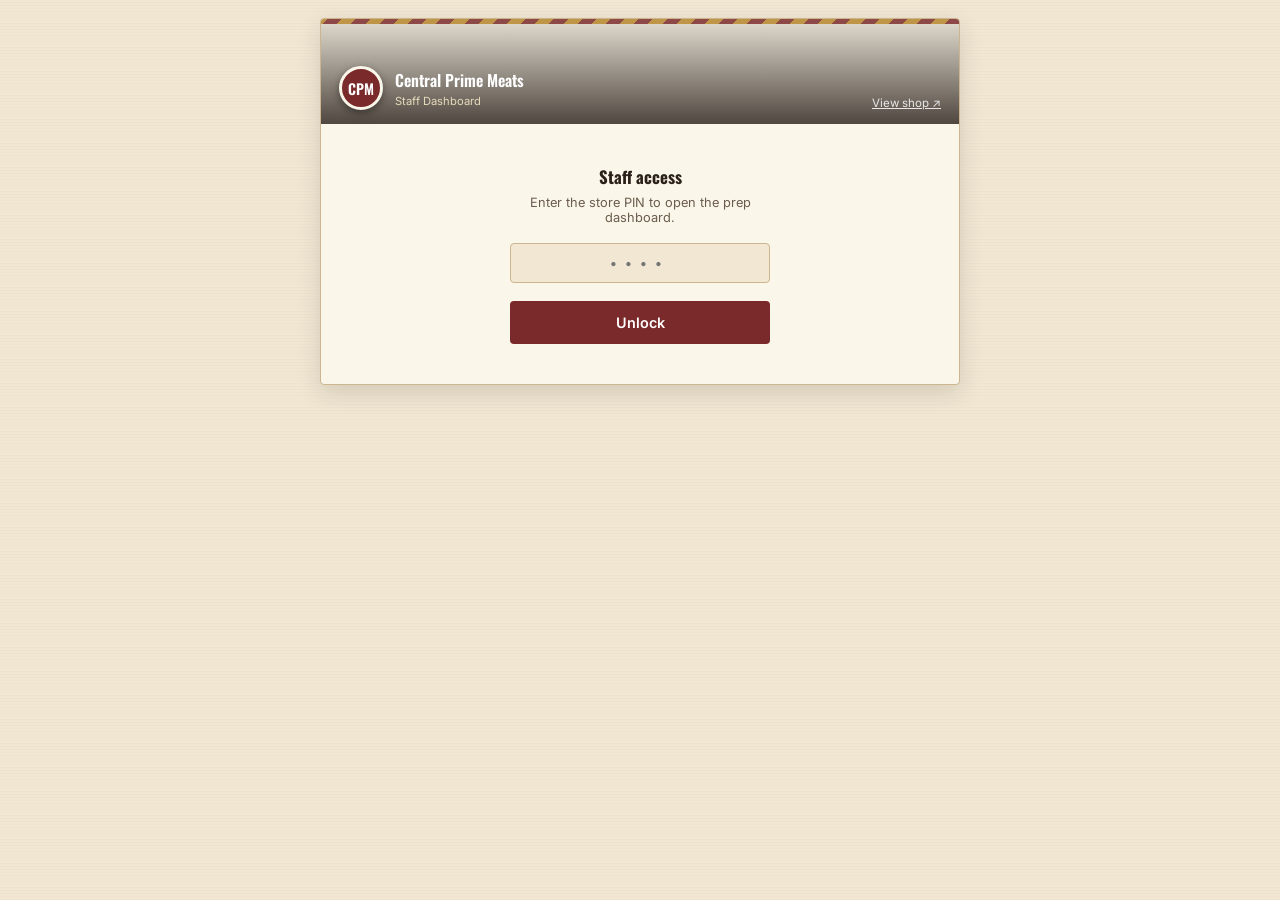
==== staff.html @ 2c3a8b0a "Change meta refresh interval from 30 to 120 seconds" ====
<!DOCTYPE html>
<html lang="en">
<head>
<meta charset="UTF-8">
<meta name="viewport" content="width=device-width, initial-scale=1.0">
<title>Staff Dashboard — Central Prime Meats</title>
<meta http-equiv="refresh" content="120">
<meta name="robots" content="noindex">
<link rel="icon" href="data:image/svg+xml,<svg xmlns=%22http://www.w3.org/2000/svg%22 viewBox=%220 0 100 100%22><text y=%22.9em%22 font-size=%2290%22>🥩</text></svg>">
<link rel="preconnect" href="https://fonts.googleapis.com">
<link href="https://fonts.googleapis.com/css2?family=Oswald:wght@500;600;700&family=Inter:wght@400;500;600&family=IBM+Plex+Mono:wght@500;600&display=swap" rel="stylesheet">
<script src="https://cdn.jsdelivr.net/npm/@supabase/supabase-js@2"></script>
<style>
  :root{
    --paper:#F1E7D3; --paper-dim:#E7D9BB; --card:#FBF6EA; --ink:#2A211A; --ink-soft:#6B5D4D;
    --oxblood:#7A2A2A; --oxblood-bright:#9C3A3A; --mustard:#B4842A; --sage:#54724F; --line:#CBB68F; --danger:#A83232;
  }
  *{box-sizing:border-box;margin:0;padding:0;}
  body{
    font-family:'Inter',sans-serif;
    background:repeating-linear-gradient(0deg, rgba(0,0,0,0.015) 0px, rgba(0,0,0,0.015) 1px, transparent 1px, transparent 3px), var(--paper);
    color:var(--ink); min-height:100vh; display:flex; flex-direction:column; align-items:center; padding:18px 14px 40px;
  }
  .container{width:100%; max-width:640px; background:var(--card); border-radius:4px; border:1px solid var(--line); overflow:hidden; box-shadow:0 8px 24px rgba(42,33,26,0.14); margin-bottom:20px; position:relative;}
  .container::before{content:""; position:absolute; top:0; left:0; right:0; height:5px; background:repeating-linear-gradient(-45deg, var(--oxblood) 0 10px, var(--mustard) 10px 20px); opacity:0.85;}
  .banner{position:relative; height:100px; margin-top:5px; background:linear-gradient(rgba(42,33,26,0.15), rgba(42,33,26,0.82)), url('https://images.unsplash.com/photo-1607623814075-e51df1bdc82f?auto=format&fit=crop&w=800&q=80') center/cover; display:flex; justify-content:space-between; align-items:flex-end; padding:14px 18px;}
  .profile-area{display:flex; align-items:center; gap:12px;}
  .logo{width:44px; height:44px; border-radius:50%; background:var(--oxblood); border:3px solid var(--card); display:flex; align-items:center; justify-content:center; font-family:'Oswald',sans-serif; font-weight:600; color:#fff; font-size:0.9rem; box-shadow:0 3px 8px rgba(0,0,0,0.4);}
  .details h1{font-family:'Oswald',sans-serif; font-size:1rem; font-weight:600; color:#fff;}
  .details p{font-size:0.7rem; color:#E7D9BB; margin-top:2px;}
  .view-link{color:#fff; font-size:0.72rem; text-decoration:underline; opacity:0.85;}
  .step{padding:22px 20px;}
  .section-title{font-family:'Oswald',sans-serif; font-size:1.02rem; font-weight:600; margin-bottom:12px; color:var(--ink); display:flex; justify-content:space-between; align-items:baseline;}
  .section-title small{font-family:'IBM Plex Mono',monospace; font-size:0.68rem; color:var(--ink-soft); font-weight:500;}
  .form-group{margin-bottom:18px;}
  .form-group label{display:block; font-size:0.8rem; color:var(--ink-soft); margin-bottom:6px; font-weight:500;}
  textarea,select,input[type=text],input[type=password],input[type=number],input[type=file],input[type=color]{width:100%; background:var(--paper); border:1px solid var(--line); border-radius:4px; padding:11px; color:var(--ink); font-size:0.85rem; font-family:'Inter',sans-serif; outline:none;}
  textarea:focus,select:focus,input:focus{border-color:var(--oxblood);}
  .color-grid{display:grid; grid-template-columns:1fr 1fr; gap:10px; margin-bottom:12px;}
  .color-picker-group{display:flex; align-items:center; gap:8px; background:var(--paper); border:1px solid var(--line); padding:6px 10px; border-radius:4px;}
  .color-picker-group input[type=color]{width:36px; height:28px; border:none; background:transparent; cursor:pointer; padding:0;}
  .color-picker-group span{font-size:0.75rem; font-weight:500;}
  .btn-primary{display:block; width:100%; background:var(--oxblood); color:#fff; border:none; padding:13px; border-radius:4px; font-size:0.9rem; font-weight:600; cursor:pointer; font-family:'Inter',sans-serif;}
  .btn-primary:hover{background:var(--oxblood-bright);}
  .btn-primary:disabled{background:var(--ink-soft); cursor:not-allowed;}
  .btn-secondary{display:block; width:100%; background:transparent; color:var(--ink-soft); border:1px solid var(--line); padding:11px; border-radius:4px; font-size:0.82rem; font-weight:600; cursor:pointer; margin-top:9px;}
  .btn-secondary:hover{color:var(--ink); border-color:var(--ink-soft);}
  .btn-small{background:var(--paper); border:1px solid var(--line); color:var(--ink); font-size:0.72rem; font-weight:600; padding:6px 10px; border-radius:3px; cursor:pointer; text-decoration:none; display:inline-block;}
  .btn-small:hover{border-color:var(--oxblood);}
  .btn-small.danger{color:var(--danger); border-color:var(--danger);}
  #pin-view{text-align:center; padding:40px 20px;}
  .pin-box{max-width:260px; margin:0 auto;}
  .pin-input{text-align:center; font-size:1.4rem; letter-spacing:8px; font-weight:600; font-family:'IBM Plex Mono',monospace;}
  #admin-panel{display:none;}
  .badge-notice{background:#EAEFE7; color:var(--sage); font-size:0.74rem; padding:5px 10px; border-radius:4px; display:inline-block; margin-bottom:14px; font-weight:600; font-family:'IBM Plex Mono',monospace;}
  .admin-tabs{display:flex; gap:4px; margin-bottom:16px; flex-wrap:wrap;}
  .admin-tab{flex:1; min-width:56px; background:var(--paper); border:1px solid var(--line); color:var(--ink-soft); padding:8px 2px; border-radius:4px; font-size:0.65rem; font-weight:600; cursor:pointer; text-align:center;}
  .admin-tab.active{background:var(--oxblood); color:#fff; border-color:var(--oxblood);}
  .admin-section{background:var(--paper); border:1px solid var(--line); border-radius:4px; padding:15px; margin-bottom:14px;}
  .admin-section h3{font-family:'Oswald',sans-serif; font-size:0.9rem; margin-bottom:10px; font-weight:600;}
  .admin-row{display:flex; justify-content:space-between; align-items:center; padding:9px 0; border-bottom:1px solid var(--line);}
  .admin-row:last-child{border-bottom:none;}
  .toggle-switch{position:relative; display:inline-block; width:40px; height:22px;}
  .toggle-switch input{opacity:0; width:0; height:0;}
  .slider{position:absolute; cursor:pointer; inset:0; background:var(--line); transition:.2s; border-radius:22px;}
  .slider:before{position:absolute; content:""; height:16px; width:16px; left:3px; bottom:3px; background:#fff; transition:.2s; border-radius:50%;}
  input:checked + .slider{background:var(--sage);}
  input:checked + .slider:before{transform:translateX(18px);}
  .add-item-form{display:flex; flex-direction:column; gap:8px; margin-top:10px;}
  .order-card{background:var(--card); border:1px solid var(--line); border-radius:4px; padding:13px; margin-bottom:11px;}
  .order-card-header{display:flex; justify-content:space-between; align-items:center; margin-bottom:7px; border-bottom:1px dashed var(--line); padding-bottom:6px;}
  .order-card-header h4{font-family:'IBM Plex Mono',monospace; font-size:0.85rem;}
  .status-pill{font-size:0.68rem; font-weight:700; padding:3px 8px; border-radius:10px; text-transform:uppercase; letter-spacing:0.3px;}
  .status-new{background:#F4E4DC; color:var(--oxblood);}
  .status-preparing{background:#F6EBD2; color:var(--mustard);}
  .status-ready{background:#E4EEE0; color:var(--sage);}
  .order-line{font-size:0.79rem; color:var(--ink-soft); margin-bottom:3px;}
  .order-notes{background:#F4E4DC; border-left:3px solid var(--oxblood); padding:6px 10px; font-size:0.77rem; color:var(--oxblood); margin-top:7px; border-radius:0 3px 3px 0;}
  .order-actions{display:flex; gap:6px; margin-top:10px; flex-wrap:wrap;}
  .slot-row{display:flex; justify-content:space-between; align-items:center; padding:9px 0; border-bottom:1px solid var(--line); font-size:0.8rem;}
  .slot-row:last-child{border-bottom:none;}
  .slot-cap-input{width:56px; padding:5px; text-align:center;}
  .empty-state{text-align:center; padding:26px 10px; color:var(--ink-soft); font-size:0.83rem;}
  .toast{position:fixed; bottom:18px; left:50%; transform:translateX(-50%); background:var(--ink); color:var(--paper); padding:10px 18px; border-radius:4px; font-size:0.82rem; opacity:0; pointer-events:none; transition:opacity .25s; z-index:50; max-width:90vw; text-align:center;}
  .toast.show{opacity:1;}
  .pack-edit-card{background:var(--paper); border:1px solid var(--line); border-radius:4px; padding:14px; margin-bottom:14px;}
  .pack-edit-card h3{font-family:'Oswald',sans-serif; font-size:0.95rem; margin-bottom:12px;}
  .pack-two-col{display:grid; grid-template-columns:1fr 1fr; gap:10px;}
  .pack-included-row{display:grid; grid-template-columns:1fr 44px 1fr 32px; gap:6px; align-items:center; margin-bottom:7px;}
  .pack-included-row input{padding:8px; font-size:0.78rem;}
  .pack-remove-btn{background:transparent; border:1px solid var(--danger); color:var(--danger); border-radius:3px; width:100%; height:34px; cursor:pointer; font-weight:700;}
  .pack-add-row{display:grid; grid-template-columns:1fr 44px 1fr auto; gap:6px; align-items:center; margin:10px 0 4px;}
  .pack-add-row input{padding:8px; font-size:0.78rem;}
  .pack-add-btn{background:var(--ink); color:#fff; border:none; border-radius:3px; padding:0 12px; height:34px; cursor:pointer; font-size:0.78rem; font-weight:600;}
  .field-label{font-size:0.7rem; color:var(--ink-soft); margin-bottom:4px; display:block;}
  .file-input-wrapper{background:var(--paper); border:1px dashed var(--line); border-radius:4px; padding:6px; display:flex; align-items:center;}
</style>
</head>
<body>

<div class="container">
  <div class="banner" id="banner-bg">
    <div class="profile-area">
      <div class="logo" id="header-logo">CPM</div>
      <div class="details">
        <h1 id="header-shop-name">Central Prime Meats</h1>
        <p id="header-shop-sub">Staff Dashboard</p>
      </div>
    </div>
    <a class="view-link" href="index.html">View shop ↗</a>
  </div>

  <!-- PIN -->
  <div id="pin-view" class="step">
    <div class="pin-box">
      <h3 style="font-family:'Oswald',sans-serif; font-size:1.05rem; margin-bottom:6px;">Staff access</h3>
      <p style="font-size:0.8rem; color:var(--ink-soft); margin-bottom:18px;">Enter the store PIN to open the prep dashboard.</p>
      <div class="form-group">
        <input type="password" id="staff-pin-input" class="pin-input" maxlength="4" placeholder="••••">
        <span id="pin-error" style="color:var(--danger); font-size:0.75rem; display:block; margin-top:6px;"></span>
      </div>
      <button class="btn-primary" onclick="verifyStaffPin()">Unlock</button>
    </div>
  </div>

  <!-- ADMIN -->
  <div id="admin-panel" class="step">
    <div class="badge-notice">● Prep dashboard live</div>
    <div class="admin-tabs">
      <div class="admin-tab active" id="tab-orders" onclick="switchAdminTab('orders')">Orders <span id="order-count-badge">0</span></div>
      <div class="admin-tab" id="tab-packs" onclick="switchAdminTab('packs')">Packs</div>
      <div class="admin-tab" id="tab-catalog" onclick="switchAdminTab('catalog')">Extras</div>
      <div class="admin-tab" id="tab-slots" onclick="switchAdminTab('slots')">Slots</div>
      <div class="admin-tab" id="tab-branding" onclick="switchAdminTab('branding')">Brand</div>
      <div class="admin-tab" id="tab-tools" onclick="switchAdminTab('tools')">Tools</div>
      <div class="admin-tab" id="tab-settings" onclick="switchAdminTab('settings')">Status</div>
    </div>

    <div id="admin-orders-content">
      <div class="section-title">Live order queue <small>prep sheet</small></div>
      <div id="order-summary-line" style="font-size:0.8rem; color:var(--ink-soft); margin-bottom:12px;"></div>
      <div style="display:flex; gap:8px; margin-bottom:14px; flex-wrap:wrap;">
        <input type="text" id="order-search-input" placeholder="Search by customer name" oninput="renderOrdersQueue()" style="flex:2; min-width:140px;">
        <select id="order-sort-select" onchange="renderOrdersQueue()" style="flex:1; min-width:120px;">
          <option value="newest">Newest first</option>
          <option value="pickup">By pickup time</option>
        </select>
      </div>
      <div id="incoming-orders-list"></div>
      <button class="btn-secondary" onclick="exportOrdersCSV()">Export today's orders (CSV)</button>
    </div>

    <div id="admin-packs-content" style="display:none;">
      <div class="section-title">Edit packs <small>changes apply live</small></div>
      <div id="pack-edit-list"></div>
    </div>

    <div id="admin-catalog-content" style="display:none;">
      <div class="section-title">Extras catalog <small>live toggle</small></div>
      <div class="admin-section" id="admin-item-controls"></div>
      
      <div class="admin-section">
        <h3 id="form-title-extras">Add a new extra</h3>
        <div class="add-item-form">
          <input type="text" id="new-item-name" placeholder="Item name (e.g. Wagyu Rump)">
          <input type="text" id="new-item-desc" placeholder="Description (e.g. 500g dry-aged)">
          
          <span class="field-label" style="margin-top:4px; margin-bottom:0;">Category</span>
          <select id="new-item-category" style="margin-bottom: 8px;">
            <option value="Beef">Beef</option>
            <option value="Pork">Pork</option>
            <option value="Chicken">Chicken</option>
            <option value="Lamb">Lamb</option>
            <option value="Pantry">Pantry / Other</option>
          </select>

          <input type="number" id="new-item-price" min="0" step="0.5" placeholder="Price per unit ($)">
          
          <span class="field-label" style="margin-top:4px; margin-bottom:0;">Item Image (Optional)</span>
          <div class="file-input-wrapper">
            <input type="file" id="new-item-image" accept="image/*" style="border:none; background:transparent; padding:4px;">
          </div>
          
          <div style="display:flex; gap:8px; margin-top:8px;">
            <button class="btn-primary" id="btn-add-item" onclick="saveExtraItem()" style="flex:2;">Add to menu</button>
            <button class="btn-secondary" id="btn-cancel-edit" onclick="cancelEditExtra()" style="flex:1; margin-top:0; display:none;">Cancel</button>
          </div>
        </div>
      </div>
    </div>

    <div id="admin-slots-content" style="display:none;">
      <div class="section-title">Pickup slot capacity <small>bookings reset per cycle</small></div>
      <div class="admin-section" id="admin-slots-list"></div>
      <button class="btn-secondary" onclick="resetSlotBookings()">Reset all bookings to 0</button>
    </div>

    <!-- BRANDING & COLOR THEME TAB -->
    <div id="admin-branding-content" style="display:none;">
      <div class="section-title">Shop identity & Visual Theme</div>
      <div class="admin-section">
        <div class="form-group"><label>Shop name</label><input type="text" id="edit-shop-name" value="Central Prime Meats"></div>
        <div class="form-group"><label>Logo initials</label><input type="text" id="edit-shop-logo" value="CPM" maxlength="4"></div>
        <div class="form-group"><label>Tagline</label><input type="text" id="edit-shop-sub" value="Local Quality Butcher • Est. 1994"></div>

        <div class="form-group">
          <label>Banner image</label>
          <div style="display:flex; align-items:center; gap:12px; margin-bottom:10px;">
            <img id="banner-preview" src="https://images.unsplash.com/photo-1607623814075-e51df1bdc82f?auto=format&fit=crop&w=800&q=80" alt="Current banner" style="width:84px; height:52px; object-fit:cover; border-radius:4px; border:1px solid var(--line);">
            <div style="flex:1;">
              <input type="file" id="banner-upload-input" accept="image/*" onchange="handleBannerUpload(this)" style="padding:8px; font-size:0.78rem;">
              <span id="banner-upload-status" style="font-size:0.72rem; color:var(--ink-soft); display:block; margin-top:4px;">JPG or PNG, resized automatically</span>
            </div>
          </div>
        </div>
        <div class="form-group">
          <span class="field-label">Or paste an image URL instead</span>
          <input type="text" id="edit-shop-banner" value="https://images.unsplash.com/photo-1607623814075-e51df1bdc82f?auto=format&fit=crop&w=800&q=80">
        </div>

        <div class="form-group"><label>Address</label><input type="text" id="edit-shop-address" placeholder="123 High Street, Your Suburb"></div>
        <div class="form-group"><label>Phone</label><input type="text" id="edit-shop-phone" placeholder="(07) 1234 5678"></div>
        <div class="form-group"><label>Opening hours</label><input type="text" id="edit-shop-hours" placeholder="Tue–Sat, 8am–5pm"></div>
        <div class="form-group"><label>Order policy (shown at checkout)</label><textarea id="edit-shop-policy" rows="2"></textarea></div>

        <h3 style="margin-top:20px; border-top:1px dashed var(--line); padding-top:14px;">Colour Scheme Customisation</h3>
        <p style="font-size:0.75rem; color:var(--ink-soft); margin-bottom:10px;">Change the app theme colors to match the business branding perfectly.</p>
        
        <div class="color-grid">
          <div class="color-picker-group">
            <input type="color" id="theme-oxblood" value="#7A2A2A">
            <span>Primary Brand (Buttons/Headers)</span>
          </div>
          <div class="color-picker-group">
            <input type="color" id="theme-paper" value="#F1E7D3">
            <span>Background Paper</span>
          </div>
          <div class="color-picker-group">
            <input type="color" id="theme-card" value="#FBF6EA">
            <span>Card Background</span>
          </div>
          <div class="color-picker-group">
            <input type="color" id="theme-ink" value="#2A211A">
            <span>Main Text</span>
          </div>
          <div class="color-picker-group">
            <input type="color" id="theme-mustard" value="#B4842A">
            <span>Accent / Prices</span>
          </div>
          <div class="color-picker-group">
            <input type="color" id="theme-sage" value="#54724F">
            <span>Success / Stock</span>
          </div>
        </div>

        <button class="btn-primary" onclick="saveStoreBranding()">Save branding & colors</button>
      </div>
    </div>

    <div id="admin-tools-content" style="display:none;">
      <div class="section-title">Manager tools <small>bulk upload & backups</small></div>
      <div class="admin-section">
        <h3>Bulk Upload Extras (CSV)</h3>
        <p style="font-size:0.75rem; color:var(--ink-soft); margin-bottom:10px;">
          Build your list in Excel or Google Sheets with 4 columns: <strong>Category, Name, Description, Price</strong>. Export as a .csv file and upload it here to load your entire inventory instantly.
        </p>
        <div class="file-input-wrapper">
          <input type="file" id="csv-upload-input" accept=".csv" onchange="handleCSVUpload(this)" style="border:none; background:transparent; padding:4px;">
        </div>
      </div>

      <div class="section-title">Data Backup</div>
      <div class="admin-section">
        <p style="font-size:0.8rem; color:var(--ink-soft); margin-bottom:12px;">Download everything — packs, extras, slots, branding, and all customer orders — as a secure JSON backup file.</p>
        <button class="btn-primary" onclick="exportAllData()">Download full backup</button>
      </div>
    </div>

    <div id="admin-settings-content" style="display:none;">
      <div class="section-title">Store status <small>pause taking new orders</small></div>
      <div class="admin-section">
        <div class="admin-row">
          <div>
            <h4 style="font-size:0.87rem;">Accepting online pre-orders</h4>
            <span style="font-size:0.74rem; color:var(--ink-soft);">Turn off if the shop is closed or fully booked</span>
          </div>
          <label class="toggle-switch">
            <input type="checkbox" id="pause-toggle" checked onchange="togglePauseOrders(this)">
            <span class="slider"></span>
          </label>
        </div>
      </div>
    </div>

    <button class="btn-secondary" style="margin-top:6px;" onclick="staffLogout()">Lock portal</button>
  </div>
</div>

<div class="toast" id="toast"></div>

<script>
const STORAGE_KEY_CONFIG = 'shop-config';
const STORAGE_KEY_ORDERS = 'orders';

const SUPABASE_URL = 'https://dkuizdsxsqziaxhuasto.supabase.co';
const SUPABASE_ANON_KEY = 'sb_publishable_98nU1oGfgwqpLS_ON80TvA_fsZFcx-H';
const SHOP_ID = 'default';

let sb = null;
if (SUPABASE_URL !== 'YOUR_SUPABASE_URL' && SUPABASE_ANON_KEY !== 'YOUR_SUPABASE_ANON_KEY') {
  try { sb = window.supabase.createClient(SUPABASE_URL, SUPABASE_ANON_KEY); } catch (e) { sb = null; }
}
const hasStorage = !!sb;

async function dbGet(key) {
  const { data, error } = await sb.from('app_data').select('value').eq('shop_id', SHOP_ID).eq('key', key).maybeSingle();
  if (error) throw error;
  return data ? data.value : null;
}
async function dbSet(key, value) {
  const { error } = await sb.from('app_data').upsert(
    { shop_id: SHOP_ID, key, value, updated_at: new Date().toISOString() },
    { onConflict: 'shop_id,key' }
  );
  if (error) throw error;
}

let shopProfile = {
  name: "Central Prime Meats", logoText: "CPM", subtitle: "Local Quality Butcher • Est. 1994",
  bannerUrl: "https://images.unsplash.com/photo-1607623814075-e51df1bdc82f?auto=format&fit=crop&w=800&q=80",
  address: "", phone: "", hours: "",
  policyText: "Orders can be changed or cancelled up to 24 hours before your pickup slot.",
  ordersPaused: false,
  theme: {
    oxblood: "#7A2A2A", oxbloodBright: "#9C3A3A",
    paper: "#F1E7D3", card: "#FBF6EA",
    ink: "#2A211A", mustard: "#B4842A", sage: "#54724F"
  }
};

let boxOptions = {
  family: { price: 65, name: "Family Pack", tagline: "balanced cuts", included: [
    { name: "Ribeye Fillet", qty: 1, note: "2x thick-cut steaks (~500g)" },
    { name: "Premium Sausages", qty: 1, note: "1kg butcher's choice thick beef" },
    { name: "Lean Beef Mince", qty: 1, note: "1kg fresh ground premium chuck" }
  ]},
  bbq: { price: 95, name: "BBQ Stacker", tagline: "heavy steak bundle", included: [
    { name: "Ribeye Fillet", qty: 2, note: "2x thick-cut steaks (~500g) each" },
    { name: "Premium Sausages", qty: 2, note: "1kg butcher's choice thick beef each" },
    { name: "Lean Beef Mince", qty: 1, note: "1kg fresh ground premium chuck" }
  ]}
};

let addonsCatalog = [
  { id: 'brisket', category: 'Beef', name: 'Slow Cook Brisket', desc: '1.5kg untrimmed whole packer', price: 15, count: 0, inStock: true, maxCount: 5, imageUrl: 'https://images.unsplash.com/photo-1551028150-64b9f398f678?w=100' },
  { id: 'bacon', category: 'Pork', name: 'Smoked Bacon Rashers', desc: '500g double-smoked', price: 8, count: 0, inStock: true, maxCount: 5 }
];

let pickupSlots = [
  { id: 'fri1', label: 'Friday, 3:00 PM – 3:30 PM', capacity: 6, booked: 0 },
  { id: 'fri2', label: 'Friday, 3:30 PM – 4:00 PM', capacity: 6, booked: 0 },
  { id: 'fri3', label: 'Friday, 4:00 PM – 4:30 PM', capacity: 4, booked: 3 },
  { id: 'sat1', label: 'Saturday, 9:00 AM – 9:30 AM', capacity: 8, booked: 0 }
];

let ordersQueue = [];
let isStaffLoggedIn = false;
let editingItemId = null;
const STAFF_PIN = '1994';

async function loadState() {
  if (!hasStorage) return;
  try {
    const cfg = await dbGet(STORAGE_KEY_CONFIG);
    if (cfg) {
      if (cfg.shopProfile) shopProfile = cfg.shopProfile;
      if (cfg.boxOptions) boxOptions = cfg.boxOptions;
      if (cfg.addonsCatalog) addonsCatalog = cfg.addonsCatalog;
      if (cfg.pickupSlots) pickupSlots = cfg.pickupSlots;
    }
  } catch (e) {}
  try {
    const ord = await dbGet(STORAGE_KEY_ORDERS);
    if (ord) ordersQueue = ord;
  } catch (e) {}
}
async function saveConfig() {
  if (!hasStorage) return;
  try {
    const catalogToSave = addonsCatalog.map(({ count, ...rest }) => ({ ...rest, count: 0 }));
    await dbSet(STORAGE_KEY_CONFIG, { shopProfile, boxOptions, addonsCatalog: catalogToSave, pickupSlots });
  }
  catch (e) { showToast('Could not save changes — check connection'); }
}
async function saveOrders() {
  if (!hasStorage) return;
  try { await dbSet(STORAGE_KEY_ORDERS, ordersQueue); }
  catch (e) { showToast('Could not save order — check connection'); }
}

function showToast(msg) {
  const t = document.getElementById('toast');
  t.textContent = msg; t.classList.add('show');
  setTimeout(() => t.classList.remove('show'), 2400);
}

function applyStoreBranding() {
  document.getElementById('header-shop-name').innerText = shopProfile.name;
  document.getElementById('header-logo').innerText = shopProfile.logoText;
  document.getElementById('banner-bg').style.backgroundImage =
    `linear-gradient(rgba(42,33,26,0.15), rgba(42,33,26,0.82)), url('${shopProfile.bannerUrl}')`;

  if (shopProfile.theme) {
    const r = document.documentElement.style;
    r.setProperty('--oxblood', shopProfile.theme.oxblood);
    r.setProperty('--oxblood-bright', shopProfile.theme.oxbloodBright);
    r.setProperty('--paper', shopProfile.theme.paper);
    r.setProperty('--card', shopProfile.theme.card);
    r.setProperty('--ink', shopProfile.theme.ink);
    r.setProperty('--mustard', shopProfile.theme.mustard);
    r.setProperty('--sage', shopProfile.theme.sage);
  }
}

function renderAdminControls() {
  const adminEl = document.getElementById('admin-item-controls');
  if (addonsCatalog.length === 0) { adminEl.innerHTML = `<div class="empty-state">No extras in the catalog yet — add one below.</div>`; return; }
  
  adminEl.innerHTML = addonsCatalog.map(item => `
    <div class="admin-row" style="align-items:flex-start;">
      <div style="flex:1;">
        <h4 style="font-size:0.87rem;">${item.name} <span style="color:var(--mustard); font-family:'IBM Plex Mono',monospace; font-size:0.75rem;">$${item.price}</span></h4>
        <span style="font-size:0.74rem; color:var(--ink-soft); display:block; margin-bottom:6px;">
          <strong style="color:var(--ink);">${item.category || 'Other'}:</strong> ${item.desc}
        </span>
        
        <div style="display:flex; align-items:center; gap:8px; margin-top:8px;">
          ${item.imageUrl ? `<img src="${item.imageUrl}" style="width:32px; height:32px; object-fit:cover; border-radius:3px; border:1px solid var(--line);">` : ''}
          <label class="btn-small" style="cursor:pointer; font-weight:normal; font-size:0.65rem;">
            ${item.imageUrl ? 'Change Photo' : 'Add Photo'}
            <input type="file" accept="image/*" style="display:none;" onchange="uploadItemPhoto('${item.id}', this)">
          </label>
          <button class="btn-small" onclick="loadItemForEdit('${item.id}')" style="font-weight:normal; font-size:0.65rem;">Edit Details</button>
          <button class="btn-small danger" onclick="deleteExtraItem('${item.id}')" style="font-weight:normal; font-size:0.65rem;">Delete</button>
        </div>
      </div>
      
      <div style="display:flex; align-items:center; gap:10px;">
        <span style="font-size:0.72rem; color:${item.inStock ? 'var(--sage)' : 'var(--danger)'};">${item.inStock ? 'Active' : 'Paused'}</span>
        <label class="toggle-switch">
          <input type="checkbox" ${item.inStock ? 'checked' : ''} onchange="toggleStock('${item.id}')">
          <span class="slider"></span>
        </label>
      </div>
    </div>`).join('');
}

async function uploadItemPhoto(itemId, inputEl) {
  const file = inputEl.files && inputEl.files[0];
  if (!file) return;
  const item = addonsCatalog.find(i => i.id === itemId);
  if (!item) return;

  showToast('Uploading photo...');
  
  const fileExt = file.name.split('.').pop();
  const fileName = `item_${itemId}_${Date.now()}.${fileExt}`;

  try {
    const { data, error } = await sb.storage.from('shop-images').upload(fileName, file);
    if (error) throw error;
    
    const { data: urlData } = sb.storage.from('shop-images').getPublicUrl(fileName);
    item.imageUrl = urlData.publicUrl;
    
    renderAdminControls();
    await saveConfig();
    showToast('Photo saved successfully!');
  } catch (err) {
    showToast('Upload failed. Check your public bucket settings.');
  } finally {
    inputEl.value = '';
  }
}

function loadItemForEdit(itemId) {
  const item = addonsCatalog.find(i => i.id === itemId);
  if (!item) return;
  
  editingItemId = itemId;
  
  document.getElementById('new-item-name').value = item.name;
  document.getElementById('new-item-desc').value = item.desc;
  document.getElementById('new-item-category').value = item.category || 'Pantry';
  document.getElementById('new-item-price').value = item.price;
  
  document.getElementById('form-title-extras').innerText = 'Edit Extra';
  document.getElementById('btn-add-item').innerText = 'Save Changes';
  document.getElementById('btn-cancel-edit').style.display = 'block';
  
  switchAdminTab('catalog');
  document.getElementById('form-title-extras').scrollIntoView({behavior: 'smooth'});
}

function cancelEditExtra() {
  editingItemId = null;
  document.getElementById('new-item-name').value = '';
  document.getElementById('new-item-desc').value = '';
  document.getElementById('new-item-category').value = 'Beef';
  document.getElementById('new-item-price').value = '';
  document.getElementById('new-item-image').value = '';
  
  document.getElementById('form-title-extras').innerText = 'Add a new extra';
  document.getElementById('btn-add-item').innerText = 'Add to menu';
  document.getElementById('btn-add-item').disabled = false;
  document.getElementById('btn-cancel-edit').style.display = 'none';
}

async function deleteExtraItem(itemId) {
  if (!confirm("Are you sure you want to delete this item from the catalog?")) return;
  
  addonsCatalog = addonsCatalog.filter(i => i.id !== itemId);
  if (editingItemId === itemId) cancelEditExtra();
  
  renderAdminControls();
  await saveConfig();
  showToast('Item deleted.');
}

async function saveExtraItem() {
  const nameInput = document.getElementById('new-item-name');
  const descInput = document.getElementById('new-item-desc');
  const catInput = document.getElementById('new-item-category');
  const priceInput = document.getElementById('new-item-price');
  const imageInput = document.getElementById('new-item-image');
  const btn = document.getElementById('btn-add-item');

  const name = nameInput.value.trim();
  if (!name) { showToast('Enter an item name first.'); return; }
  const price = parseFloat(priceInput.value);
  if (isNaN(price) || price < 0) { showToast('Enter a valid price of $0 or more.'); return; }
  
  const category = catInput ? catInput.value : 'Pantry';

  btn.disabled = true;
  btn.innerText = editingItemId ? 'Saving...' : 'Adding...';

  let imageUrl = null;
  
  if (imageInput.files && imageInput.files[0]) {
    const file = imageInput.files[0];
    const fileExt = file.name.split('.').pop();
    const fileName = `item_${Date.now()}.${fileExt}`;
    
    try {
      const { error } = await sb.storage.from('shop-images').upload(fileName, file);
      if (error) {
        showToast('Image upload failed, but saving item anyway...');
      } else {
        const { data: urlData } = sb.storage.from('shop-images').getPublicUrl(fileName);
        imageUrl = urlData.publicUrl;
      }
    } catch (e) {
      console.error(e);
    }
  }

  if (editingItemId) {
    const item = addonsCatalog.find(i => i.id === editingItemId);
    if (item) {
      item.name = name;
      item.desc = descInput.value.trim();
      item.category = category;
      item.price = price;
      if (imageUrl) item.imageUrl = imageUrl;
    }
    showToast(`${name} updated.`);
  } else {
    addonsCatalog.push({ 
      id: 'item_' + Date.now(), 
      category: category,
      name, 
      desc: descInput.value.trim() || 'Custom cut selection', 
      price, 
      count: 0, 
      inStock: true, 
      maxCount: 5,
      imageUrl: imageUrl
    });
    showToast(`${name} added to the menu.`);
  }
  
  cancelEditExtra();
  renderAdminControls();
  await saveConfig();
}

function renderSlotsAdmin() {
  const el = document.getElementById('admin-slots-list');
  el.innerHTML = pickupSlots.map(s => `
    <div class="slot-row">
      <span>${s.label}</span>
      <span style="display:flex; align-items:center; gap:8px;">
        <span style="font-family:'IBM Plex Mono',monospace; color:var(--ink-soft); font-size:0.75rem;">${s.booked} booked /</span>
        <input type="number" min="0" class="slot-cap-input" value="${s.capacity}" onchange="updateSlotCapacity('${s.id}', this.value)">
      </span>
    </div>`).join('');
}

function renderOrdersQueue() {
  const queueEl = document.getElementById('incoming-orders-list');
  const activeOrders = ordersQueue.filter(o => o.status !== 'Picked up');
  document.getElementById('order-count-badge').innerText = activeOrders.length;

  const searchInput = document.getElementById('order-search-input');
  const sortSelect = document.getElementById('order-sort-select');
  const searchTerm = searchInput ? searchInput.value.trim().toLowerCase() : '';
  const sortMode = sortSelect ? sortSelect.value : 'newest';

  let visible = activeOrders.filter(o => !searchTerm || o.customer.toLowerCase().includes(searchTerm));
  if (sortMode === 'pickup') visible = [...visible].sort((a, b) => a.pickup.localeCompare(b.pickup));

  const revenue = activeOrders.reduce((sum, o) => sum + (parseFloat(String(o.total).replace('$', '')) || 0), 0);
  const summaryEl = document.getElementById('order-summary-line');
  if (summaryEl) summaryEl.innerText = activeOrders.length === 0 ? '' : `${activeOrders.length} active order${activeOrders.length === 1 ? '' : 's'} · $${revenue.toFixed(2)} total`;

  if (visible.length === 0) { queueEl.innerHTML = `<div class="empty-state">${searchTerm ? 'No orders match that search.' : 'No active orders in the queue.'}</div>`; return; }

  queueEl.innerHTML = visible.map(order => {
    const statusClass = order.status === 'Preparing' ? 'status-preparing' : order.status === 'Ready' ? 'status-ready' : 'status-new';
    const phoneDigits = (order.customerPhone || '').replace(/[^\d+]/g, '');
    const contactLinks = phoneDigits
      ? `<a class="btn-small" href="tel:${phoneDigits}">Call</a> <a class="btn-small" href="sms:${phoneDigits}">Text</a>`
      : '';
    return `
    <div class="order-card">
      <div class="order-card-header">
        <h4>#${order.id} — ${order.customer}</h4>
        <span class="status-pill ${statusClass}">${order.status}</span>
      </div>
      <div class="order-line"><strong>Pack:</strong> ${order.boxName} (${order.total})</div>
      <div class="order-line"><strong>Extras:</strong> ${order.extras || 'None'}</div>
      <div class="order-line"><strong>Pickup:</strong> ${order.pickup}</div>
      ${order.customerPhone ? `<div class="order-line"><strong>Phone:</strong> ${order.customerPhone} ${contactLinks}</div>` : ''}
      ${order.customerEmail ? `<div class="order-line"><strong>Email:</strong> ${order.customerEmail}</div>` : ''}
      ${order.notes ? `<div class="order-notes"><strong>Note:</strong> ${order.notes}</div>` : ''}
      <div class="order-actions">
        ${order.status === 'New' ? `<button class="btn-small" onclick="setOrderStatus(${order.id},'Preparing')">Start prepping</button>` : ''}
        ${order.status === 'Preparing' ? `<button class="btn-small" onclick="setOrderStatus(${order.id},'Ready')">Mark ready</button>` : ''}
        ${order.status === 'Ready' ? `<button class="btn-small" onclick="completeOrder(${order.id})">Picked up</button>` : ''}
        <button class="btn-small danger" onclick="deleteOrder(${order.id})">Remove</button>
      </div>
    </div>`;
  }).join('');
}

function exportOrdersCSV() {
  if (ordersQueue.length === 0) { showToast('No orders to export yet.'); return; }
  const header = ['Order ID', 'Customer', 'Phone', 'Email', 'Pack', 'Extras', 'Notes', 'Pickup', 'Total', 'Status'];
  const rows = ordersQueue.map(o => [o.id, o.customer, o.customerPhone || '', o.customerEmail || '', o.boxName, o.extras || '', (o.notes || '').replace(/"/g, "'"), o.pickup, o.total, o.status]);
  const csv = [header, ...rows].map(r => r.map(v => `"${v}"`).join(',')).join('\n');
  const blob = new Blob([csv], { type: 'text/csv' });
  const url = URL.createObjectURL(blob);
  const a = document.createElement('a');
  a.href = url; a.download = `orders-${new Date().toISOString().slice(0,10)}.csv`;
  a.click(); URL.revokeObjectURL(url);
}

function renderPacksAdmin() {
  const el = document.getElementById('pack-edit-list');
  el.innerHTML = Object.keys(boxOptions).map(key => {
    const box = boxOptions[key];
    const includedRows = box.included.map((item, idx) => `
      <div class="pack-included-row">
        <input type="text" value="${item.name}" onchange="updatePackItemField('${key}', ${idx}, 'name', this.value)" placeholder="Cut name">
        <input type="number" min="1" value="${item.qty}" onchange="updatePackItemField('${key}', ${idx}, 'qty', this.value)">
        <input type="text" value="${item.note}" onchange="updatePackItemField('${key}', ${idx}, 'note', this.value)" placeholder="Detail (e.g. 500g)">
        <button class="pack-remove-btn" onclick="removePackItem('${key}', ${idx})" title="Remove">×</button>
      </div>`).join('');
    return `
      <div class="pack-edit-card">
        <h3>${box.name}</h3>
        <div class="pack-two-col">
          <div class="form-group" style="margin-bottom:10px;">
            <span class="field-label">Pack name</span>
            <input type="text" value="${box.name}" onchange="updatePackField('${key}', 'name', this.value)">
          </div>
          <div class="form-group" style="margin-bottom:10px;">
            <span class="field-label">Base price ($)</span>
            <input type="number" min="0" step="1" value="${box.price}" onchange="updatePackField('${key}', 'price', this.value)">
          </div>
        </div>
        <div class="form-group" style="margin-bottom:6px;">
          <span class="field-label">Tagline (shown on the pack card)</span>
          <input type="text" value="${box.tagline}" onchange="updatePackField('${key}', 'tagline', this.value)">
        </div>
        <span class="field-label" style="margin-top:8px; display:block;">Included cuts</span>
        <div id="pack-items-${key}">${includedRows || '<div class="empty-state">No cuts yet — add one below.</div>'}</div>
        <div class="pack-add-row">
          <input type="text" id="pack-add-name-${key}" placeholder="Cut name">
          <input type="number" id="pack-add-qty-${key}" min="1" value="1">
          <input type="text" id="pack-add-note-${key}" placeholder="Detail">
          <button class="pack-add-btn" onclick="addPackItem('${key}')">Add</button>
        </div>
      </div>`;
  }).join('');
}

function verifyStaffPin() {
  const entered = document.getElementById('staff-pin-input').value;
  if (entered === STAFF_PIN) {
    isStaffLoggedIn = true;
    localStorage.setItem('staffLoggedIn', 'true');
    document.getElementById('pin-view').style.display = 'none';
    document.getElementById('admin-panel').style.display = 'block';
    renderOrdersQueue(); renderPacksAdmin(); renderAdminControls(); renderSlotsAdmin();
  } else {
    document.getElementById('pin-error').innerText = 'Incorrect PIN — try again.';
    document.getElementById('staff-pin-input').value = '';
  }
}

function staffLogout() {
  isStaffLoggedIn = false;
  localStorage.removeItem('staffLoggedIn');
  document.getElementById('admin-panel').style.display = 'none';
  document.getElementById('pin-view').style.display = 'block';
  document.getElementById('staff-pin-input').value = '';
}

function switchAdminTab(tab) {
  ['orders','packs','catalog','slots','branding','tools','settings'].forEach(t => {
    document.getElementById(`tab-${t}`).classList.toggle('active', t === tab);
    document.getElementById(`admin-${t}-content`).style.display = t === tab ? 'block' : 'none';
  });
  if (tab === 'orders') renderOrdersQueue();
  if (tab === 'packs') renderPacksAdmin();
  if (tab === 'catalog') renderAdminControls();
  if (tab === 'slots') renderSlotsAdmin();
}

async function toggleStock(itemId) {
  const item = addonsCatalog.find(i => i.id === itemId);
  if (!item) return;
  item.inStock = !item.inStock;
  renderAdminControls();
  await saveConfig();
}

async function updatePackField(key, field, value) {
  const box = boxOptions[key];
  if (!box) return;
  if (field === 'price') {
    const price = parseFloat(value);
    if (isNaN(price) || price < 0) { showToast('Enter a valid price.'); renderPacksAdmin(); return; }
    box.price = price;
  } else { box[field] = value.trim() || box[field]; }
  await saveConfig();
  showToast('Pack updated.');
}

async function updatePackItemField(key, idx, field, value) {
  const item = boxOptions[key].included[idx];
  if (!item) return;
  if (field === 'qty') { const qty = parseInt(value, 10); item.qty = isNaN(qty) || qty < 1 ? 1 : qty; }
  else { item[field] = value.trim() || item[field]; }
  await saveConfig();
}

async function addPackItem(key) {
  const nameInput = document.getElementById(`pack-add-name-${key}`);
  const qtyInput = document.getElementById(`pack-add-qty-${key}`);
  const noteInput = document.getElementById(`pack-add-note-${key}`);
  const name = nameInput.value.trim();
  if (!name) { showToast('Enter a cut name first.'); return; }
  const qty = parseInt(qtyInput.value, 10) || 1;
  boxOptions[key].included.push({ name, qty, note: noteInput.value.trim() || '' });
  renderPacksAdmin();
  await saveConfig();
  showToast(`${name} added to ${boxOptions[key].name}.`);
}

async function removePackItem(key, idx) {
  boxOptions[key].included.splice(idx, 1);
  renderPacksAdmin();
  await saveConfig();
}

async function updateSlotCapacity(slotId, value) {
  const slot = pickupSlots.find(s => s.id === slotId);
  if (!slot) return;
  const cap = parseInt(value, 10);
  slot.capacity = isNaN(cap) || cap < 0 ? slot.booked : Math.max(cap, slot.booked);
  renderSlotsAdmin();
  await saveConfig();
}

async function resetSlotBookings() {
  pickupSlots.forEach(s => s.booked = 0);
  renderSlotsAdmin();
  await saveConfig();
  showToast('Slot bookings reset for the next cycle.');
}

async function setOrderStatus(orderId, status) {
  const order = ordersQueue.find(o => o.id === orderId);
  if (!order) return;
  order.status = status;
  renderOrdersQueue();
  await saveOrders();
}
async function completeOrder(orderId) {
  const order = ordersQueue.find(o => o.id === orderId);
  if (!order) return;
  order.status = 'Picked up';
  renderOrdersQueue();
  await saveOrders();
}
async function deleteOrder(orderId) {
  ordersQueue = ordersQueue.filter(o => o.id !== orderId);
  renderOrdersQueue();
  await saveOrders();
}

function resizeImageFile(file, maxWidth) {
  return new Promise((resolve, reject) => {
    const reader = new FileReader();
    reader.onerror = () => reject(new Error('Could not read file'));
    reader.onload = () => {
      const img = new Image();
      img.onerror = () => reject(new Error('Could not read image'));
      img.onload = () => {
        const scale = Math.min(1, maxWidth / img.width);
        const canvas = document.createElement('canvas');
        canvas.width = Math.round(img.width * scale);
        canvas.height = Math.round(img.height * scale);
        const ctx = canvas.getContext('2d');
        ctx.drawImage(img, 0, 0, canvas.width, canvas.height);
        resolve(canvas.toDataURL('image/jpeg', 0.82));
      };
      img.src = reader.result;
    };
    reader.readAsDataURL(file);
  });
}

async function handleBannerUpload(input) {
  const file = input.files && input.files[0];
  if (!file) return;
  if (!file.type.startsWith('image/')) { showToast('Please choose an image file.'); input.value = ''; return; }
  const statusEl = document.getElementById('banner-upload-status');
  statusEl.innerText = 'Uploading…';
  try {
    const dataUrl = await resizeImageFile(file, 1000);
    shopProfile.bannerUrl = dataUrl;
    document.getElementById('banner-preview').src = dataUrl;
    document.getElementById('edit-shop-banner').value = '';
    applyStoreBranding();
    await saveConfig();
    statusEl.innerText = 'Uploaded — now live on the customer view.';
    showToast('Banner uploaded.');
  } catch (e) {
    statusEl.innerText = 'JPG or PNG, resized automatically';
    showToast('Could not process that image — try a different file.');
  } finally { input.value = ''; }
}

async function saveStoreBranding() {
  shopProfile.name = document.getElementById('edit-shop-name').value.trim() || shopProfile.name;
  shopProfile.logoText = document.getElementById('edit-shop-logo').value.trim() || shopProfile.logoText;
  shopProfile.subtitle = document.getElementById('edit-shop-sub').value.trim() || shopProfile.subtitle;
  const urlFieldValue = document.getElementById('edit-shop-banner').value.trim();
  if (urlFieldValue) shopProfile.bannerUrl = urlFieldValue;
  shopProfile.address = document.getElementById('edit-shop-address').value.trim();
  shopProfile.phone = document.getElementById('edit-shop-phone').value.trim();
  shopProfile.hours = document.getElementById('edit-shop-hours').value.trim();
  shopProfile.policyText = document.getElementById('edit-shop-policy').value.trim();
  
  // Save theme colors
  shopProfile.theme = {
    oxblood: document.getElementById('theme-oxblood').value,
    oxbloodBright: document.getElementById('theme-oxblood').value,
    paper: document.getElementById('theme-paper').value,
    card: document.getElementById('theme-card').value,
    ink: document.getElementById('theme-ink').value,
    mustard: document.getElementById('theme-mustard').value,
    sage: document.getElementById('theme-sage').value
  };

  applyStoreBranding();
  document.getElementById('banner-preview').src = shopProfile.bannerUrl;
  await saveConfig();
  showToast('Branding & color theme updated live.');
}

async function togglePauseOrders(checkbox) {
  shopProfile.ordersPaused = !checkbox.checked;
  await saveConfig();
  showToast(shopProfile.ordersPaused ? 'Online pre-orders paused.' : 'Online pre-orders re-enabled.');
}

function exportAllData() {
  const backup = { shopProfile, boxOptions, addonsCatalog, pickupSlots, ordersQueue, exportedAt: new Date().toISOString() };
  const blob = new Blob([JSON.stringify(backup, null, 2)], { type: 'application/json' });
  const url = URL.createObjectURL(blob);
  const a = document.createElement('a');
  a.href = url; a.download = `${shopProfile.name.replace(/\s+/g, '-').toLowerCase()}-backup-${new Date().toISOString().slice(0,10)}.json`;
  a.click(); URL.revokeObjectURL(url);
  showToast('Backup downloaded.');
}

async function handleCSVUpload(input) {
  const file = input.files && input.files[0];
  if (!file) return;
  if (!file.name.toLowerCase().endsWith('.csv')) { 
    showToast('Please upload a .csv file'); 
    input.value = ''; 
    return; 
  }

  showToast('Reading file...');

  const reader = new FileReader();
  reader.onload = async (e) => {
    const text = e.target.result;
    const rows = text.split(/\r?\n/);
    let addedCount = 0;

    for (let i = 0; i < rows.length; i++) {
      const row = rows[i].trim();
      if (!row) continue;
      
      const columns = [];
      let current = '';
      let inQuotes = false;
      for (let char of row) {
        if (char === '"') inQuotes = !inQuotes;
        else if (char === ',' && !inQuotes) { columns.push(current); current = ''; }
        else current += char;
      }
      columns.push(current);
      
      const cleanCols = columns.map(c => c.trim().replace(/^"|"$/g, ''));

      if (i === 0 && (cleanCols[0].toLowerCase().includes('category') || cleanCols[1].toLowerCase().includes('name'))) continue;

      if (cleanCols.length >= 4) {
        const category = cleanCols[0];
        const name = cleanCols[1];
        const desc = cleanCols[2];
        const price = parseFloat(cleanCols[3].replace('$', '')); 

        if (name && !isNaN(price)) {
          addonsCatalog.push({
            id: 'item_' + Date.now() + Math.floor(Math.random() * 1000), 
            category: category || 'Pantry',
            name: name,
            desc: desc || '',
            price: price,
            count: 0,
            inStock: true,
            maxCount: 5,
            imageUrl: null 
          });
          addedCount++;
        }
      }
    }

    if (addedCount > 0) {
      renderAdminControls();
      await saveConfig();
      showToast(`Success! Imported ${addedCount} new items.`);
    } else {
      showToast('No items found. Check your columns.');
    }
    input.value = ''; 
  };
  
  reader.readAsText(file);
}

(async function init() {
  await loadState();
  applyStoreBranding();
  document.getElementById('edit-shop-name').value = shopProfile.name;
  document.getElementById('edit-shop-logo').value = shopProfile.logoText;
  document.getElementById('edit-shop-sub').value = shopProfile.subtitle;
  document.getElementById('edit-shop-banner').value = shopProfile.bannerUrl.startsWith('data:') ? '' : shopProfile.bannerUrl;
  document.getElementById('banner-preview').src = shopProfile.bannerUrl;
  document.getElementById('edit-shop-address').value = shopProfile.address || '';
  document.getElementById('edit-shop-phone').value = shopProfile.phone || '';
  document.getElementById('edit-shop-hours').value = shopProfile.hours || '';
  document.getElementById('edit-shop-policy').value = shopProfile.policyText || '';
  document.getElementById('pause-toggle').checked = !shopProfile.ordersPaused;

  if (shopProfile.theme) {
    document.getElementById('theme-oxblood').value = shopProfile.theme.oxblood || '#7A2A2A';
    document.getElementById('theme-paper').value = shopProfile.theme.paper || '#F1E7D3';
    document.getElementById('theme-card').value = shopProfile.theme.card || '#FBF6EA';
    document.getElementById('theme-ink').value = shopProfile.theme.ink || '#2A211A';
    document.getElementById('theme-mustard').value = shopProfile.theme.mustard || '#B4842A';
    document.getElementById('theme-sage').value = shopProfile.theme.sage || '#54724F';
  }

  if (localStorage.getItem('staffLoggedIn') === 'true') {
    isStaffLoggedIn = true;
    document.getElementById('pin-view').style.display = 'none';
    document.getElementById('admin-panel').style.display = 'block';
    renderOrdersQueue(); renderPacksAdmin(); renderAdminControls(); renderSlotsAdmin();
  }
})();
</script>
</body>
</html>
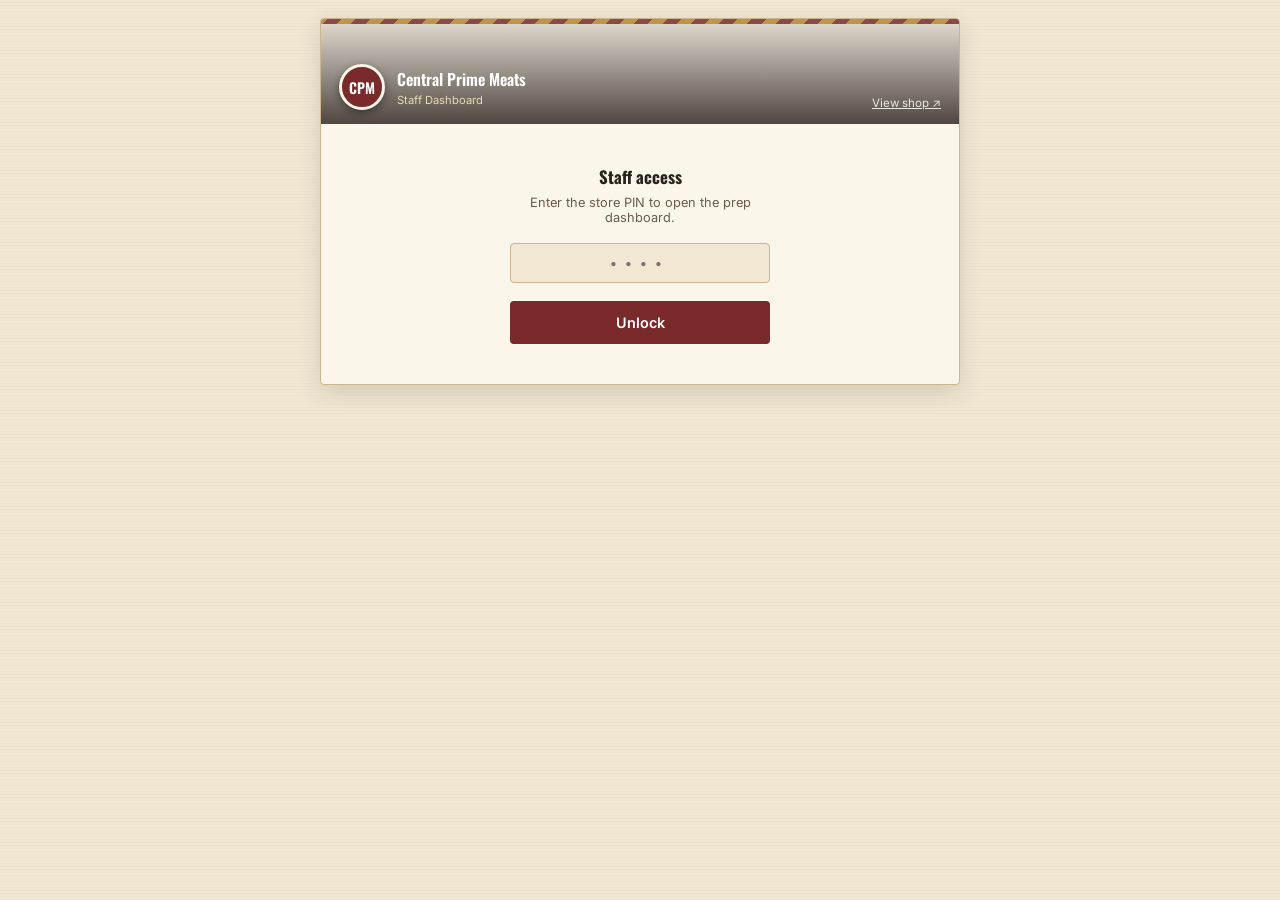
==== commit d8bb8967: "Adjust logo dimensions and properties in staff.html" ====
--- a/staff.html
+++ b/staff.html
@@ -4,7 +4,6 @@
 <meta charset="UTF-8">
 <meta name="viewport" content="width=device-width, initial-scale=1.0">
 <title>Staff Dashboard — Central Prime Meats</title>
-<meta http-equiv="refresh" content="120">
 <meta name="robots" content="noindex">
 <link rel="icon" href="data:image/svg+xml,<svg xmlns=%22http://www.w3.org/2000/svg%22 viewBox=%220 0 100 100%22><text y=%22.9em%22 font-size=%2290%22>🥩</text></svg>">
 <link rel="preconnect" href="https://fonts.googleapis.com">
@@ -25,7 +24,7 @@
   .container::before{content:""; position:absolute; top:0; left:0; right:0; height:5px; background:repeating-linear-gradient(-45deg, var(--oxblood) 0 10px, var(--mustard) 10px 20px); opacity:0.85;}
   .banner{position:relative; height:100px; margin-top:5px; background:linear-gradient(rgba(42,33,26,0.15), rgba(42,33,26,0.82)), url('https://images.unsplash.com/photo-1607623814075-e51df1bdc82f?auto=format&fit=crop&w=800&q=80') center/cover; display:flex; justify-content:space-between; align-items:flex-end; padding:14px 18px;}
   .profile-area{display:flex; align-items:center; gap:12px;}
-  .logo{width:44px; height:44px; border-radius:50%; background:var(--oxblood); border:3px solid var(--card); display:flex; align-items:center; justify-content:center; font-family:'Oswald',sans-serif; font-weight:600; color:#fff; font-size:0.9rem; box-shadow:0 3px 8px rgba(0,0,0,0.4);}
+  .logo{width:46px; height:46px; flex-shrink:0; border-radius:50%; background:var(--oxblood); border:3px solid var(--card); display:flex; align-items:center; justify-content:center; font-family:'Oswald',sans-serif; font-weight:600; color:#fff; font-size:0.9rem; box-shadow:0 3px 8px rgba(0,0,0,0.4); background-size:cover; background-position:center; overflow:hidden;}
   .details h1{font-family:'Oswald',sans-serif; font-size:1rem; font-weight:600; color:#fff;}
   .details p{font-size:0.7rem; color:#E7D9BB; margin-top:2px;}
   .view-link{color:#fff; font-size:0.72rem; text-decoration:underline; opacity:0.85;}
@@ -58,8 +57,19 @@
   .admin-tab.active{background:var(--oxblood); color:#fff; border-color:var(--oxblood);}
   .admin-section{background:var(--paper); border:1px solid var(--line); border-radius:4px; padding:15px; margin-bottom:14px;}
   .admin-section h3{font-family:'Oswald',sans-serif; font-size:0.9rem; margin-bottom:10px; font-weight:600;}
-  .admin-row{display:flex; justify-content:space-between; align-items:center; padding:9px 0; border-bottom:1px solid var(--line);}
-  .admin-row:last-child{border-bottom:none;}
+  .admin-row{display:flex; justify-content:space-between; align-items:center; padding:9px 0; border-bottom:1px solid var(--line); background:var(--card); padding:10px; margin-bottom:6px; border-radius:4px;}
+  .admin-row:last-child{margin-bottom:0;}
+  
+  /* --- CATEGORY ACCORDION ADMIN --- */
+  .admin-accordion { margin-bottom: 12px; border: 1px solid var(--line); border-radius: 4px; background: var(--card); overflow: hidden; }
+  .admin-accordion summary { font-family: 'Oswald', sans-serif; font-size: 1.05rem; color: var(--oxblood); padding: 12px 14px; cursor: pointer; list-style: none; display: flex; justify-content: space-between; align-items: center; user-select: none; }
+  .admin-accordion summary::-webkit-details-marker { display: none; }
+  .admin-accordion summary:hover { background: rgba(0,0,0,0.02); }
+  .admin-accordion[open] summary { border-bottom: 1px dashed var(--line); background: var(--paper); }
+  .admin-accordion-content { padding: 10px; background: var(--paper); display: flex; flex-direction: column; gap: 6px; }
+  .accordion-icon { font-size: 0.75rem; color: var(--ink-soft); transition: transform 0.2s ease; }
+  .admin-accordion[open] .accordion-icon { transform: rotate(180deg); }
+
   .toggle-switch{position:relative; display:inline-block; width:40px; height:22px;}
   .toggle-switch input{opacity:0; width:0; height:0;}
   .slider{position:absolute; cursor:pointer; inset:0; background:var(--line); transition:.2s; border-radius:22px;}
@@ -152,14 +162,21 @@
 
     <div id="admin-packs-content" style="display:none;">
       <div class="section-title">Edit packs <small>changes apply live</small></div>
+      <button class="btn-secondary" style="margin-bottom: 14px;" onclick="createNewPack()">+ Create New Pack</button>
       <div id="pack-edit-list"></div>
     </div>
 
     <div id="admin-catalog-content" style="display:none;">
-      <div class="section-title">Extras catalog <small>live toggle</small></div>
-      <div class="admin-section" id="admin-item-controls"></div>
+      <div class="section-title">Extras catalog <small>live categories</small></div>
       
-      <div class="admin-section">
+      <!-- SEARCH BAR -->
+      <div class="form-group" style="margin-bottom: 14px;">
+        <input type="text" id="admin-extras-search" placeholder="Search menu items to edit..." oninput="renderAdminControls()" style="background:#fff; border-color:var(--oxblood); border-width:2px;">
+      </div>
+      
+      <div id="admin-item-controls"></div>
+      
+      <div class="admin-section" style="margin-top: 18px;">
         <h3 id="form-title-extras">Add a new extra</h3>
         <div class="add-item-form">
           <input type="text" id="new-item-name" placeholder="Item name (e.g. Wagyu Rump)">
@@ -174,7 +191,8 @@
             <option value="Pantry">Pantry / Other</option>
           </select>
 
-          <input type="number" id="new-item-price" min="0" step="0.5" placeholder="Price per unit ($)">
+          <span class="field-label" style="margin-top:4px; margin-bottom:0;">Pricing</span>
+          <input type="text" id="new-item-price" placeholder="Flat price ($) OR Options (e.g. 500g:15 | 1kg:28)">
           
           <span class="field-label" style="margin-top:4px; margin-bottom:0;">Item Image (Optional)</span>
           <div class="file-input-wrapper">
@@ -195,7 +213,6 @@
       <button class="btn-secondary" onclick="resetSlotBookings()">Reset all bookings to 0</button>
     </div>
 
-    <!-- BRANDING & COLOR THEME TAB -->
     <div id="admin-branding-content" style="display:none;">
       <div class="section-title">Shop identity & Visual Theme</div>
       <div class="admin-section">
@@ -224,12 +241,11 @@
         <div class="form-group"><label>Order policy (shown at checkout)</label><textarea id="edit-shop-policy" rows="2"></textarea></div>
 
         <h3 style="margin-top:20px; border-top:1px dashed var(--line); padding-top:14px;">Colour Scheme Customisation</h3>
-        <p style="font-size:0.75rem; color:var(--ink-soft); margin-bottom:10px;">Change the app theme colors to match the business branding perfectly.</p>
         
         <div class="color-grid">
           <div class="color-picker-group">
             <input type="color" id="theme-oxblood" value="#7A2A2A">
-            <span>Primary Brand (Buttons/Headers)</span>
+            <span>Primary Brand</span>
           </div>
           <div class="color-picker-group">
             <input type="color" id="theme-paper" value="#F1E7D3">
@@ -259,35 +275,62 @@
 
     <div id="admin-tools-content" style="display:none;">
       <div class="section-title">Manager tools <small>bulk upload & backups</small></div>
+      
       <div class="admin-section">
         <h3>Bulk Upload Extras (CSV)</h3>
         <p style="font-size:0.75rem; color:var(--ink-soft); margin-bottom:10px;">
-          Build your list in Excel or Google Sheets with 4 columns: <strong>Category, Name, Description, Price</strong>. Export as a .csv file and upload it here to load your entire inventory instantly.
+          4 columns: <strong>Category, Name, Description, Price</strong>.<br>
+          For multiple weight options, put them in the price column like this: <code>500g:15 | 1kg:28</code>
         </p>
         <div class="file-input-wrapper">
           <input type="file" id="csv-upload-input" accept=".csv" onchange="handleCSVUpload(this)" style="border:none; background:transparent; padding:4px;">
         </div>
       </div>
 
+      <div class="admin-section">
+        <h3>Bulk Upload Packs (CSV)</h3>
+        <p style="font-size:0.75rem; color:var(--ink-soft); margin-bottom:10px;">
+          Format: <strong>ID, Name, Price, Tagline, Contents</strong>. <br>
+          E.g., <code>1x Ribeye (thick cut) + 1x Sausages</code>.
+        </p>
+        <div class="file-input-wrapper">
+          <input type="file" id="packs-csv-upload" accept=".csv" onchange="handlePacksCSVUpload(this)" style="border:none; background:transparent; padding:4px;">
+        </div>
+      </div>
+
       <div class="section-title">Data Backup</div>
       <div class="admin-section">
-        <p style="font-size:0.8rem; color:var(--ink-soft); margin-bottom:12px;">Download everything — packs, extras, slots, branding, and all customer orders — as a secure JSON backup file.</p>
         <button class="btn-primary" onclick="exportAllData()">Download full backup</button>
       </div>
     </div>
 
     <div id="admin-settings-content" style="display:none;">
-      <div class="section-title">Store status <small>pause taking new orders</small></div>
+      <div class="section-title">Store status <small>sync & orders</small></div>
       <div class="admin-section">
-        <div class="admin-row">
+        <div class="admin-row" style="background:none; padding:9px 0;">
           <div>
             <h4 style="font-size:0.87rem;">Accepting online pre-orders</h4>
-            <span style="font-size:0.74rem; color:var(--ink-soft);">Turn off if the shop is closed or fully booked</span>
           </div>
           <label class="toggle-switch">
             <input type="checkbox" id="pause-toggle" checked onchange="togglePauseOrders(this)">
             <span class="slider"></span>
           </label>
+        </div>
+        
+        <div class="admin-row" style="background:none; padding:9px 0;">
+          <div>
+            <h4 style="font-size:0.87rem;">Live Order Sync</h4>
+            <span style="font-size:0.74rem; color:var(--ink-soft);" id="sync-status-text">Sync is OFF</span>
+          </div>
+          <div style="display:flex; align-items:center; gap:12px;">
+            <label style="font-size:0.75rem; color:var(--ink-soft);">Every 
+              <input type="number" id="sync-rate-input" value="30" min="5" style="width:50px; padding:4px; margin:0 4px; display:inline-block;" onchange="handleRateChange()">s
+            </label>
+            <label class="toggle-switch">
+              <input type="checkbox" id="auto-sync-toggle" onchange="handleSyncToggle()">
+              <span class="slider"></span>
+            </label>
+          </div>
         </div>
       </div>
     </div>
@@ -341,31 +384,23 @@
 let boxOptions = {
   family: { price: 65, name: "Family Pack", tagline: "balanced cuts", included: [
     { name: "Ribeye Fillet", qty: 1, note: "2x thick-cut steaks (~500g)" },
-    { name: "Premium Sausages", qty: 1, note: "1kg butcher's choice thick beef" },
-    { name: "Lean Beef Mince", qty: 1, note: "1kg fresh ground premium chuck" }
-  ]},
-  bbq: { price: 95, name: "BBQ Stacker", tagline: "heavy steak bundle", included: [
-    { name: "Ribeye Fillet", qty: 2, note: "2x thick-cut steaks (~500g) each" },
-    { name: "Premium Sausages", qty: 2, note: "1kg butcher's choice thick beef each" },
-    { name: "Lean Beef Mince", qty: 1, note: "1kg fresh ground premium chuck" }
+    { name: "Premium Sausages", qty: 1, note: "1kg butcher's choice thick beef" }
   ]}
 };
 
 let addonsCatalog = [
-  { id: 'brisket', category: 'Beef', name: 'Slow Cook Brisket', desc: '1.5kg untrimmed whole packer', price: 15, count: 0, inStock: true, maxCount: 5, imageUrl: 'https://images.unsplash.com/photo-1551028150-64b9f398f678?w=100' },
-  { id: 'bacon', category: 'Pork', name: 'Smoked Bacon Rashers', desc: '500g double-smoked', price: 8, count: 0, inStock: true, maxCount: 5 }
+  { id: 'brisket', category: 'Beef', name: 'Slow Cook Brisket', desc: 'Whole packer', price: 15, options: [{label: '500g', price: 15}, {label: '1kg Bulk', price: 28}], count: 0, inStock: true, maxCount: 5, imageUrl: 'https://images.unsplash.com/photo-1551028150-64b9f398f678?w=100' },
+  { id: 'bacon', category: 'Pork', name: 'Smoked Bacon Rashers', desc: '500g double-smoked', price: 8, options: null, count: 0, inStock: true, maxCount: 5 }
 ];
 
 let pickupSlots = [
-  { id: 'fri1', label: 'Friday, 3:00 PM – 3:30 PM', capacity: 6, booked: 0 },
-  { id: 'fri2', label: 'Friday, 3:30 PM – 4:00 PM', capacity: 6, booked: 0 },
-  { id: 'fri3', label: 'Friday, 4:00 PM – 4:30 PM', capacity: 4, booked: 3 },
-  { id: 'sat1', label: 'Saturday, 9:00 AM – 9:30 AM', capacity: 8, booked: 0 }
+  { id: 'fri1', label: 'Friday, 3:00 PM – 3:30 PM', capacity: 6, booked: 0 }
 ];
 
 let ordersQueue = [];
 let isStaffLoggedIn = false;
 let editingItemId = null;
+let autoSyncTimer = null;
 const STAFF_PIN = '1994';
 
 async function loadState() {
@@ -384,11 +419,13 @@
     if (ord) ordersQueue = ord;
   } catch (e) {}
 }
+
 async function saveConfig() {
   if (!hasStorage) return;
   try {
     const catalogToSave = addonsCatalog.map(({ count, ...rest }) => ({ ...rest, count: 0 }));
     await dbSet(STORAGE_KEY_CONFIG, { shopProfile, boxOptions, addonsCatalog: catalogToSave, pickupSlots });
+    showToast('Changes saved live!');
   }
   catch (e) { showToast('Could not save changes — check connection'); }
 }
@@ -402,6 +439,40 @@
   const t = document.getElementById('toast');
   t.textContent = msg; t.classList.add('show');
   setTimeout(() => t.classList.remove('show'), 2400);
+}
+
+function handleSyncToggle() {
+  const isEnabled = document.getElementById('auto-sync-toggle').checked;
+  const statusText = document.getElementById('sync-status-text');
+  if (isEnabled) {
+    statusText.innerText = 'Sync is ON (Active)';
+    statusText.style.color = 'var(--sage)';
+    startSyncTimer();
+    showToast('Live background sync started.');
+  } else {
+    statusText.innerText = 'Sync is OFF';
+    statusText.style.color = 'var(--ink-soft)';
+    stopSyncTimer();
+  }
+}
+function handleRateChange() {
+  if (document.getElementById('auto-sync-toggle').checked) { stopSyncTimer(); startSyncTimer(); }
+}
+function startSyncTimer() {
+  let seconds = parseInt(document.getElementById('sync-rate-input').value, 10) || 30;
+  seconds = Math.max(seconds, 5); 
+  autoSyncTimer = setInterval(async () => {
+    try {
+      const ord = await dbGet(STORAGE_KEY_ORDERS);
+      if (ord) {
+        ordersQueue = ord;
+        if (document.getElementById('tab-orders').classList.contains('active')) renderOrdersQueue();
+      }
+    } catch (e) { console.error("Background sync failed", e); }
+  }, seconds * 1000);
+}
+function stopSyncTimer() {
+  if (autoSyncTimer) { clearInterval(autoSyncTimer); autoSyncTimer = null; }
 }
 
 function applyStoreBranding() {
@@ -409,7 +480,6 @@
   document.getElementById('header-logo').innerText = shopProfile.logoText;
   document.getElementById('banner-bg').style.backgroundImage =
     `linear-gradient(rgba(42,33,26,0.15), rgba(42,33,26,0.82)), url('${shopProfile.bannerUrl}')`;
-
   if (shopProfile.theme) {
     const r = document.documentElement.style;
     r.setProperty('--oxblood', shopProfile.theme.oxblood);
@@ -424,35 +494,86 @@
 
 function renderAdminControls() {
   const adminEl = document.getElementById('admin-item-controls');
-  if (addonsCatalog.length === 0) { adminEl.innerHTML = `<div class="empty-state">No extras in the catalog yet — add one below.</div>`; return; }
+  const searchInput = document.getElementById('admin-extras-search');
+  const searchTerm = searchInput ? searchInput.value.trim().toLowerCase() : '';
+
+  let filteredCatalog = addonsCatalog;
+  if (searchTerm) {
+    filteredCatalog = addonsCatalog.filter(item => 
+      item.name.toLowerCase().includes(searchTerm) || 
+      (item.desc && item.desc.toLowerCase().includes(searchTerm)) ||
+      (item.category && item.category.toLowerCase().includes(searchTerm))
+    );
+  }
+
+  if (addonsCatalog.length === 0) { 
+    adminEl.innerHTML = `<div class="empty-state">No extras in the catalog yet.</div>`; 
+    return; 
+  }
   
-  adminEl.innerHTML = addonsCatalog.map(item => `
-    <div class="admin-row" style="align-items:flex-start;">
-      <div style="flex:1;">
-        <h4 style="font-size:0.87rem;">${item.name} <span style="color:var(--mustard); font-family:'IBM Plex Mono',monospace; font-size:0.75rem;">$${item.price}</span></h4>
-        <span style="font-size:0.74rem; color:var(--ink-soft); display:block; margin-bottom:6px;">
-          <strong style="color:var(--ink);">${item.category || 'Other'}:</strong> ${item.desc}
-        </span>
+  if (filteredCatalog.length === 0) {
+    adminEl.innerHTML = `<div class="empty-state">No items match "${searchTerm}".</div>`;
+    return;
+  }
+
+  const grouped = {};
+  filteredCatalog.forEach(item => {
+    const cat = item.category || 'Other';
+    if (!grouped[cat]) grouped[cat] = [];
+    grouped[cat].push(item);
+  });
+
+  const isOpenAttribute = searchTerm ? 'open' : '';
+  let html = '';
+
+  for (const [category, items] of Object.entries(grouped)) {
+    html += `
+      <details class="admin-accordion" ${isOpenAttribute}>
+        <summary>
+          <span>${category} <small style="font-family:'Inter',sans-serif; font-size:0.75rem; color:var(--ink-soft); font-weight:normal; margin-left:6px;">(${items.length})</small></span>
+          <span class="accordion-icon">▼</span>
+        </summary>
+        <div class="admin-accordion-content">
+    `;
+
+    html += items.map(item => {
+      const priceDisplay = (item.options && item.options.length > 0) 
+        ? item.options.map(o => `${o.label}: $${o.price}`).join(' | ') 
+        : `$${item.price}`;
+
+      return `
+      <div class="admin-row" style="align-items:flex-start;">
+        <div style="flex:1;">
+          <h4 style="font-size:0.87rem;">${item.name} <span style="color:var(--mustard); font-family:'IBM Plex Mono',monospace; font-size:0.75rem; margin-left:6px;">${priceDisplay}</span></h4>
+          <span style="font-size:0.74rem; color:var(--ink-soft); display:block; margin-bottom:6px;">
+            ${item.desc}
+          </span>
+          
+          <div style="display:flex; align-items:center; gap:8px; margin-top:8px;">
+            ${item.imageUrl ? `<img src="${item.imageUrl}" style="width:32px; height:32px; object-fit:cover; border-radius:3px; border:1px solid var(--line);">` : ''}
+            <label class="btn-small" style="cursor:pointer; font-weight:normal; font-size:0.65rem;">
+              ${item.imageUrl ? 'Change Photo' : 'Add Photo'}
+              <input type="file" accept="image/*" style="display:none;" onchange="uploadItemPhoto('${item.id}', this)">
+            </label>
+            <button class="btn-small" onclick="loadItemForEdit('${item.id}')" style="font-weight:normal; font-size:0.65rem;">Edit Details</button>
+            <button class="btn-small danger" onclick="deleteExtraItem('${item.id}')" style="font-weight:normal; font-size:0.65rem;">Delete</button>
+          </div>
+        </div>
         
-        <div style="display:flex; align-items:center; gap:8px; margin-top:8px;">
-          ${item.imageUrl ? `<img src="${item.imageUrl}" style="width:32px; height:32px; object-fit:cover; border-radius:3px; border:1px solid var(--line);">` : ''}
-          <label class="btn-small" style="cursor:pointer; font-weight:normal; font-size:0.65rem;">
-            ${item.imageUrl ? 'Change Photo' : 'Add Photo'}
-            <input type="file" accept="image/*" style="display:none;" onchange="uploadItemPhoto('${item.id}', this)">
+        <div style="display:flex; align-items:center; gap:10px;">
+          <span style="font-size:0.72rem; color:${item.inStock ? 'var(--sage)' : 'var(--danger)'};">${item.inStock ? 'Active' : 'Paused'}</span>
+          <label class="toggle-switch">
+            <input type="checkbox" ${item.inStock ? 'checked' : ''} onchange="toggleStock('${item.id}')">
+            <span class="slider"></span>
           </label>
-          <button class="btn-small" onclick="loadItemForEdit('${item.id}')" style="font-weight:normal; font-size:0.65rem;">Edit Details</button>
-          <button class="btn-small danger" onclick="deleteExtraItem('${item.id}')" style="font-weight:normal; font-size:0.65rem;">Delete</button>
-        </div>
-      </div>
-      
-      <div style="display:flex; align-items:center; gap:10px;">
-        <span style="font-size:0.72rem; color:${item.inStock ? 'var(--sage)' : 'var(--danger)'};">${item.inStock ? 'Active' : 'Paused'}</span>
-        <label class="toggle-switch">
-          <input type="checkbox" ${item.inStock ? 'checked' : ''} onchange="toggleStock('${item.id}')">
-          <span class="slider"></span>
-        </label>
-      </div>
-    </div>`).join('');
+        </div>
+      </div>`;
+    }).join('');
+
+    html += `</div></details>`;
+  }
+  
+  adminEl.innerHTML = html;
 }
 
 async function uploadItemPhoto(itemId, inputEl) {
@@ -462,42 +583,40 @@
   if (!item) return;
 
   showToast('Uploading photo...');
-  
   const fileExt = file.name.split('.').pop();
   const fileName = `item_${itemId}_${Date.now()}.${fileExt}`;
 
   try {
     const { data, error } = await sb.storage.from('shop-images').upload(fileName, file);
     if (error) throw error;
-    
     const { data: urlData } = sb.storage.from('shop-images').getPublicUrl(fileName);
     item.imageUrl = urlData.publicUrl;
-    
     renderAdminControls();
     await saveConfig();
     showToast('Photo saved successfully!');
   } catch (err) {
-    showToast('Upload failed. Check your public bucket settings.');
-  } finally {
-    inputEl.value = '';
-  }
+    showToast('Error: ' + err.message);
+  } finally { inputEl.value = ''; }
 }
 
 function loadItemForEdit(itemId) {
   const item = addonsCatalog.find(i => i.id === itemId);
   if (!item) return;
-  
   editingItemId = itemId;
   
   document.getElementById('new-item-name').value = item.name;
   document.getElementById('new-item-desc').value = item.desc;
   document.getElementById('new-item-category').value = item.category || 'Pantry';
-  document.getElementById('new-item-price').value = item.price;
+  
+  if (item.options && item.options.length > 0) {
+    document.getElementById('new-item-price').value = item.options.map(o => `${o.label}:${o.price}`).join(' | ');
+  } else {
+    document.getElementById('new-item-price').value = item.price;
+  }
   
   document.getElementById('form-title-extras').innerText = 'Edit Extra';
   document.getElementById('btn-add-item').innerText = 'Save Changes';
   document.getElementById('btn-cancel-edit').style.display = 'block';
-  
   switchAdminTab('catalog');
   document.getElementById('form-title-extras').scrollIntoView({behavior: 'smooth'});
 }
@@ -509,7 +628,6 @@
   document.getElementById('new-item-category').value = 'Beef';
   document.getElementById('new-item-price').value = '';
   document.getElementById('new-item-image').value = '';
-  
   document.getElementById('form-title-extras').innerText = 'Add a new extra';
   document.getElementById('btn-add-item').innerText = 'Add to menu';
   document.getElementById('btn-add-item').disabled = false;
@@ -517,11 +635,9 @@
 }
 
 async function deleteExtraItem(itemId) {
-  if (!confirm("Are you sure you want to delete this item from the catalog?")) return;
-  
+  if (!confirm("Are you sure you want to delete this item?")) return;
   addonsCatalog = addonsCatalog.filter(i => i.id !== itemId);
   if (editingItemId === itemId) cancelEditExtra();
-  
   renderAdminControls();
   await saveConfig();
   showToast('Item deleted.');
@@ -531,14 +647,28 @@
   const nameInput = document.getElementById('new-item-name');
   const descInput = document.getElementById('new-item-desc');
   const catInput = document.getElementById('new-item-category');
-  const priceInput = document.getElementById('new-item-price');
+  const priceInputStr = document.getElementById('new-item-price').value.trim();
   const imageInput = document.getElementById('new-item-image');
   const btn = document.getElementById('btn-add-item');
 
   const name = nameInput.value.trim();
   if (!name) { showToast('Enter an item name first.'); return; }
-  const price = parseFloat(priceInput.value);
-  if (isNaN(price) || price < 0) { showToast('Enter a valid price of $0 or more.'); return; }
+  
+  let price = 0;
+  let options = null;
+
+  if (priceInputStr.includes(':')) {
+    options = priceInputStr.split('|').map(opt => {
+      const parts = opt.split(':');
+      if(parts.length === 2) {
+        return { label: parts[0].trim(), price: parseFloat(parts[1].replace(/[^0-9.]/g, '')) };
+      }
+    }).filter(o => o && !isNaN(o.price));
+    if (options.length > 0) price = options[0].price; 
+  } else {
+    price = parseFloat(priceInputStr.replace(/[^0-9.]/g, ''));
+    if (isNaN(price) || price < 0) { showToast('Enter a valid price format.'); return; }
+  }
   
   const category = catInput ? catInput.value : 'Pantry';
 
@@ -546,48 +676,33 @@
   btn.innerText = editingItemId ? 'Saving...' : 'Adding...';
 
   let imageUrl = null;
-  
   if (imageInput.files && imageInput.files[0]) {
     const file = imageInput.files[0];
     const fileExt = file.name.split('.').pop();
     const fileName = `item_${Date.now()}.${fileExt}`;
-    
     try {
       const { error } = await sb.storage.from('shop-images').upload(fileName, file);
-      if (error) {
-        showToast('Image upload failed, but saving item anyway...');
-      } else {
+      if (!error) {
         const { data: urlData } = sb.storage.from('shop-images').getPublicUrl(fileName);
         imageUrl = urlData.publicUrl;
       }
-    } catch (e) {
-      console.error(e);
-    }
+    } catch (e) {}
   }
 
   if (editingItemId) {
     const item = addonsCatalog.find(i => i.id === editingItemId);
     if (item) {
-      item.name = name;
-      item.desc = descInput.value.trim();
-      item.category = category;
-      item.price = price;
+      item.name = name; item.desc = descInput.value.trim(); item.category = category;
+      item.price = price; item.options = options;
       if (imageUrl) item.imageUrl = imageUrl;
     }
     showToast(`${name} updated.`);
   } else {
     addonsCatalog.push({ 
-      id: 'item_' + Date.now(), 
-      category: category,
-      name, 
-      desc: descInput.value.trim() || 'Custom cut selection', 
-      price, 
-      count: 0, 
-      inStock: true, 
-      maxCount: 5,
-      imageUrl: imageUrl
+      id: 'item_' + Date.now(), category: category, name, desc: descInput.value.trim() || 'Custom selection', 
+      price, options, count: 0, inStock: true, maxCount: 5, imageUrl: imageUrl
     });
-    showToast(`${name} added to the menu.`);
+    showToast(`${name} added.`);
   }
   
   cancelEditExtra();
@@ -642,7 +757,6 @@
       <div class="order-line"><strong>Extras:</strong> ${order.extras || 'None'}</div>
       <div class="order-line"><strong>Pickup:</strong> ${order.pickup}</div>
       ${order.customerPhone ? `<div class="order-line"><strong>Phone:</strong> ${order.customerPhone} ${contactLinks}</div>` : ''}
-      ${order.customerEmail ? `<div class="order-line"><strong>Email:</strong> ${order.customerEmail}</div>` : ''}
       ${order.notes ? `<div class="order-notes"><strong>Note:</strong> ${order.notes}</div>` : ''}
       <div class="order-actions">
         ${order.status === 'New' ? `<button class="btn-small" onclick="setOrderStatus(${order.id},'Preparing')">Start prepping</button>` : ''}
@@ -668,6 +782,10 @@
 
 function renderPacksAdmin() {
   const el = document.getElementById('pack-edit-list');
+  if (Object.keys(boxOptions).length === 0) {
+    el.innerHTML = '<div class="empty-state">No packs exist. Create one above.</div>';
+    return;
+  }
   el.innerHTML = Object.keys(boxOptions).map(key => {
     const box = boxOptions[key];
     const includedRows = box.included.map((item, idx) => `
@@ -679,7 +797,10 @@
       </div>`).join('');
     return `
       <div class="pack-edit-card">
-        <h3>${box.name}</h3>
+        <div style="display:flex; justify-content:space-between; align-items:baseline; margin-bottom:12px;">
+          <h3 style="margin-bottom:0;">${box.name || 'Unnamed Pack'}</h3>
+          <button class="btn-small danger" onclick="deletePack('${key}')" style="font-weight:normal;">Delete Pack</button>
+        </div>
         <div class="pack-two-col">
           <div class="form-group" style="margin-bottom:10px;">
             <span class="field-label">Pack name</span>
@@ -704,6 +825,22 @@
         </div>
       </div>`;
   }).join('');
+}
+
+async function createNewPack() {
+  const id = 'pack_' + Date.now();
+  boxOptions[id] = { price: 0, name: "New Pack", tagline: "", included: [] };
+  renderPacksAdmin();
+  await saveConfig();
+  showToast('New blank pack created.');
+}
+
+async function deletePack(key) {
+  if (!confirm(`Are you sure you want to completely delete the "${boxOptions[key].name}" pack?`)) return;
+  delete boxOptions[key];
+  renderPacksAdmin();
+  await saveConfig();
+  showToast('Pack deleted.');
 }
 
 function verifyStaffPin() {
@@ -756,7 +893,6 @@
     box.price = price;
   } else { box[field] = value.trim() || box[field]; }
   await saveConfig();
-  showToast('Pack updated.');
 }
 
 async function updatePackItemField(key, idx, field, value) {
@@ -777,7 +913,7 @@
   boxOptions[key].included.push({ name, qty, note: noteInput.value.trim() || '' });
   renderPacksAdmin();
   await saveConfig();
-  showToast(`${name} added to ${boxOptions[key].name}.`);
+  showToast(`${name} added.`);
 }
 
 async function removePackItem(key, idx) {
@@ -799,7 +935,7 @@
   pickupSlots.forEach(s => s.booked = 0);
   renderSlotsAdmin();
   await saveConfig();
-  showToast('Slot bookings reset for the next cycle.');
+  showToast('Slot bookings reset.');
 }
 
 async function setOrderStatus(orderId, status) {
@@ -820,49 +956,6 @@
   ordersQueue = ordersQueue.filter(o => o.id !== orderId);
   renderOrdersQueue();
   await saveOrders();
-}
-
-function resizeImageFile(file, maxWidth) {
-  return new Promise((resolve, reject) => {
-    const reader = new FileReader();
-    reader.onerror = () => reject(new Error('Could not read file'));
-    reader.onload = () => {
-      const img = new Image();
-      img.onerror = () => reject(new Error('Could not read image'));
-      img.onload = () => {
-        const scale = Math.min(1, maxWidth / img.width);
-        const canvas = document.createElement('canvas');
-        canvas.width = Math.round(img.width * scale);
-        canvas.height = Math.round(img.height * scale);
-        const ctx = canvas.getContext('2d');
-        ctx.drawImage(img, 0, 0, canvas.width, canvas.height);
-        resolve(canvas.toDataURL('image/jpeg', 0.82));
-      };
-      img.src = reader.result;
-    };
-    reader.readAsDataURL(file);
-  });
-}
-
-async function handleBannerUpload(input) {
-  const file = input.files && input.files[0];
-  if (!file) return;
-  if (!file.type.startsWith('image/')) { showToast('Please choose an image file.'); input.value = ''; return; }
-  const statusEl = document.getElementById('banner-upload-status');
-  statusEl.innerText = 'Uploading…';
-  try {
-    const dataUrl = await resizeImageFile(file, 1000);
-    shopProfile.bannerUrl = dataUrl;
-    document.getElementById('banner-preview').src = dataUrl;
-    document.getElementById('edit-shop-banner').value = '';
-    applyStoreBranding();
-    await saveConfig();
-    statusEl.innerText = 'Uploaded — now live on the customer view.';
-    showToast('Banner uploaded.');
-  } catch (e) {
-    statusEl.innerText = 'JPG or PNG, resized automatically';
-    showToast('Could not process that image — try a different file.');
-  } finally { input.value = ''; }
 }
 
 async function saveStoreBranding() {
@@ -876,7 +969,6 @@
   shopProfile.hours = document.getElementById('edit-shop-hours').value.trim();
   shopProfile.policyText = document.getElementById('edit-shop-policy').value.trim();
   
-  // Save theme colors
   shopProfile.theme = {
     oxblood: document.getElementById('theme-oxblood').value,
     oxbloodBright: document.getElementById('theme-oxblood').value,
@@ -888,15 +980,12 @@
   };
 
   applyStoreBranding();
-  document.getElementById('banner-preview').src = shopProfile.bannerUrl;
-  await saveConfig();
-  showToast('Branding & color theme updated live.');
+  await saveConfig();
 }
 
 async function togglePauseOrders(checkbox) {
   shopProfile.ordersPaused = !checkbox.checked;
   await saveConfig();
-  showToast(shopProfile.ordersPaused ? 'Online pre-orders paused.' : 'Online pre-orders re-enabled.');
 }
 
 function exportAllData() {
@@ -906,77 +995,133 @@
   const a = document.createElement('a');
   a.href = url; a.download = `${shopProfile.name.replace(/\s+/g, '-').toLowerCase()}-backup-${new Date().toISOString().slice(0,10)}.json`;
   a.click(); URL.revokeObjectURL(url);
-  showToast('Backup downloaded.');
 }
 
 async function handleCSVUpload(input) {
   const file = input.files && input.files[0];
   if (!file) return;
-  if (!file.name.toLowerCase().endsWith('.csv')) { 
-    showToast('Please upload a .csv file'); 
-    input.value = ''; 
-    return; 
-  }
-
-  showToast('Reading file...');
-
   const reader = new FileReader();
   reader.onload = async (e) => {
     const text = e.target.result;
     const rows = text.split(/\r?\n/);
     let addedCount = 0;
+    let updatedCount = 0;
 
     for (let i = 0; i < rows.length; i++) {
       const row = rows[i].trim();
       if (!row) continue;
-      
       const columns = [];
-      let current = '';
-      let inQuotes = false;
+      let current = ''; let inQuotes = false;
       for (let char of row) {
         if (char === '"') inQuotes = !inQuotes;
         else if (char === ',' && !inQuotes) { columns.push(current); current = ''; }
         else current += char;
       }
       columns.push(current);
-      
       const cleanCols = columns.map(c => c.trim().replace(/^"|"$/g, ''));
-
       if (i === 0 && (cleanCols[0].toLowerCase().includes('category') || cleanCols[1].toLowerCase().includes('name'))) continue;
 
       if (cleanCols.length >= 4) {
         const category = cleanCols[0];
         const name = cleanCols[1];
         const desc = cleanCols[2];
-        const price = parseFloat(cleanCols[3].replace('$', '')); 
+        const priceCol = cleanCols[3];
+        
+        let price = 0;
+        let options = null;
+
+        if (priceCol.includes(':')) {
+          options = priceCol.split('|').map(opt => {
+            const parts = opt.split(':');
+            return { label: parts[0].trim(), price: parseFloat(parts[1].replace(/[^0-9.]/g, '')) };
+          }).filter(o => !isNaN(o.price));
+          if (options.length > 0) price = options[0].price;
+        } else {
+          price = parseFloat(priceCol.replace(/[^0-9.]/g, ''));
+        }
 
         if (name && !isNaN(price)) {
-          addonsCatalog.push({
-            id: 'item_' + Date.now() + Math.floor(Math.random() * 1000), 
-            category: category || 'Pantry',
-            name: name,
-            desc: desc || '',
-            price: price,
-            count: 0,
-            inStock: true,
-            maxCount: 5,
-            imageUrl: null 
-          });
+          const existingIndex = addonsCatalog.findIndex(item => item.name.toLowerCase() === name.toLowerCase());
+          
+          if (existingIndex !== -1) {
+            addonsCatalog[existingIndex].category = category || 'Pantry';
+            addonsCatalog[existingIndex].desc = desc || '';
+            addonsCatalog[existingIndex].price = price;
+            addonsCatalog[existingIndex].options = options;
+            updatedCount++;
+          } else {
+            addonsCatalog.push({
+              id: 'item_' + Date.now() + Math.floor(Math.random() * 1000), 
+              category: category || 'Pantry', name: name, desc: desc || '',
+              price: price, options: options, count: 0, inStock: true, maxCount: 5, imageUrl: null 
+            });
+            addedCount++;
+          }
+        }
+      }
+    }
+    if (addedCount > 0 || updatedCount > 0) { 
+      renderAdminControls(); 
+      await saveConfig(); 
+      showToast(`Imported: ${addedCount} new, ${updatedCount} updated.`); 
+    }
+    input.value = ''; 
+  };
+  reader.readAsText(file);
+}
+
+function handlePacksCSVUpload(input) {
+  const file = input.files && input.files[0];
+  if (!file) return;
+  const reader = new FileReader();
+  reader.onload = async (e) => {
+    const text = e.target.result;
+    const rows = text.split(/\r?\n/);
+    let addedCount = 0;
+    let newBoxOptions = { ...boxOptions };
+
+    for (let i = 0; i < rows.length; i++) {
+      const row = rows[i].trim();
+      if (!row) continue;
+      const columns = [];
+      let current = ''; let inQuotes = false;
+      for (let char of row) {
+        if (char === '"') inQuotes = !inQuotes;
+        else if (char === ',' && !inQuotes) { columns.push(current); current = ''; }
+        else current += char;
+      }
+      columns.push(current);
+      const cleanCols = columns.map(c => c.trim().replace(/^"|"$/g, ''));
+      if (i === 0 && (cleanCols[0].toLowerCase().includes('id') || cleanCols[1].toLowerCase().includes('name'))) continue;
+
+      if (cleanCols.length >= 5) {
+        const id = cleanCols[0].toLowerCase().replace(/[^a-z0-9]/g, '');
+        const name = cleanCols[1];
+        const price = parseFloat(cleanCols[2].replace('$', ''));
+        const tagline = cleanCols[3];
+        const contentsString = cleanCols[4];
+
+        if (id && name && !isNaN(price)) {
+          const includedArray = contentsString.split('+').map(item => {
+            const parts = item.trim().match(/^(\d+)[xX]\s+(.+)$/i);
+            let qty = 1; let itemName = item.trim(); let note = '';
+            if (parts) { qty = parseInt(parts[1], 10); itemName = parts[2].trim(); }
+            if (itemName.includes('(') && itemName.includes(')')) {
+              const splitIdx = itemName.indexOf('(');
+              note = itemName.slice(splitIdx + 1, itemName.indexOf(')')).trim();
+              itemName = itemName.slice(0, splitIdx).trim();
+            }
+            return { qty, name: itemName, note };
+          }).filter(i => i.name);
+
+          newBoxOptions[id] = { price, name, tagline: tagline || '', included: includedArray };
           addedCount++;
         }
       }
     }
-
-    if (addedCount > 0) {
-      renderAdminControls();
-      await saveConfig();
-      showToast(`Success! Imported ${addedCount} new items.`);
-    } else {
-      showToast('No items found. Check your columns.');
-    }
-    input.value = ''; 
+    if (addedCount > 0) { boxOptions = newBoxOptions; renderPacksAdmin(); await saveConfig(); showToast(`Imported ${addedCount} packs.`); }
+    input.value = '';
   };
-  
   reader.readAsText(file);
 }
 
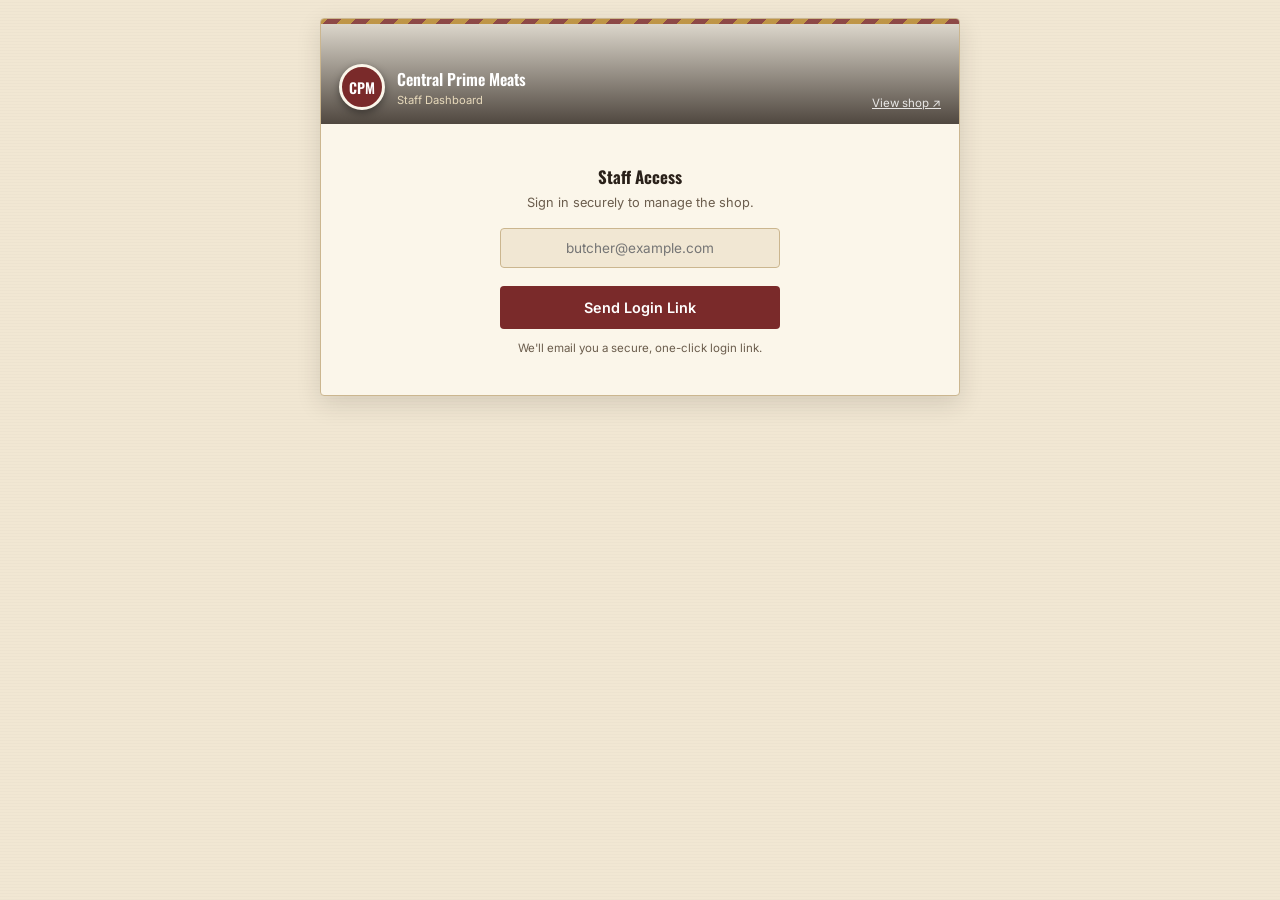
==== commit 5b4ab78a: "Refactor staff authentication to use email login" ====
--- a/staff.html
+++ b/staff.html
@@ -33,7 +33,7 @@
   .section-title small{font-family:'IBM Plex Mono',monospace; font-size:0.68rem; color:var(--ink-soft); font-weight:500;}
   .form-group{margin-bottom:18px;}
   .form-group label{display:block; font-size:0.8rem; color:var(--ink-soft); margin-bottom:6px; font-weight:500;}
-  textarea,select,input[type=text],input[type=password],input[type=number],input[type=file],input[type=color]{width:100%; background:var(--paper); border:1px solid var(--line); border-radius:4px; padding:11px; color:var(--ink); font-size:0.85rem; font-family:'Inter',sans-serif; outline:none;}
+  textarea,select,input[type=text],input[type=email],input[type=password],input[type=number],input[type=file],input[type=color]{width:100%; background:var(--paper); border:1px solid var(--line); border-radius:4px; padding:11px; color:var(--ink); font-size:0.85rem; font-family:'Inter',sans-serif; outline:none;}
   textarea:focus,select:focus,input:focus{border-color:var(--oxblood);}
   .color-grid{display:grid; grid-template-columns:1fr 1fr; gap:10px; margin-bottom:12px;}
   .color-picker-group{display:flex; align-items:center; gap:8px; background:var(--paper); border:1px solid var(--line); padding:6px 10px; border-radius:4px;}
@@ -48,8 +48,7 @@
   .btn-small:hover{border-color:var(--oxblood);}
   .btn-small.danger{color:var(--danger); border-color:var(--danger);}
   #pin-view{text-align:center; padding:40px 20px;}
-  .pin-box{max-width:260px; margin:0 auto;}
-  .pin-input{text-align:center; font-size:1.4rem; letter-spacing:8px; font-weight:600; font-family:'IBM Plex Mono',monospace;}
+  .pin-box{max-width:280px; margin:0 auto;}
   #admin-panel{display:none;}
   .badge-notice{background:#EAEFE7; color:var(--sage); font-size:0.74rem; padding:5px 10px; border-radius:4px; display:inline-block; margin-bottom:14px; font-weight:600; font-family:'IBM Plex Mono',monospace;}
   .admin-tabs{display:flex; gap:4px; margin-bottom:16px; flex-wrap:wrap;}
@@ -120,20 +119,20 @@
     <a class="view-link" href="index.html">View shop ↗</a>
   </div>
 
-  <!-- PIN -->
+  <!-- SECURE STAFF AUTH VIEW -->
   <div id="pin-view" class="step">
     <div class="pin-box">
-      <h3 style="font-family:'Oswald',sans-serif; font-size:1.05rem; margin-bottom:6px;">Staff access</h3>
-      <p style="font-size:0.8rem; color:var(--ink-soft); margin-bottom:18px;">Enter the store PIN to open the prep dashboard.</p>
+      <h3 style="font-family:'Oswald',sans-serif; font-size:1.05rem; margin-bottom:6px;">Staff Access</h3>
+      <p style="font-size:0.8rem; color:var(--ink-soft); margin-bottom:18px;">Sign in securely to manage the shop.</p>
       <div class="form-group">
-        <input type="password" id="staff-pin-input" class="pin-input" maxlength="4" placeholder="••••">
-        <span id="pin-error" style="color:var(--danger); font-size:0.75rem; display:block; margin-top:6px;"></span>
+        <input type="email" id="staff-email-input" placeholder="butcher@example.com" style="text-align:center;">
       </div>
-      <button class="btn-primary" onclick="verifyStaffPin()">Unlock</button>
+      <button class="btn-primary" onclick="staffSignIn()" id="staff-sign-in-btn">Send Login Link</button>
+      <p style="font-size:0.72rem; color:var(--ink-soft); margin-top:12px;">We'll email you a secure, one-click login link.</p>
     </div>
   </div>
 
-  <!-- ADMIN -->
+  <!-- ADMIN DASHBOARD -->
   <div id="admin-panel" class="step">
     <div class="badge-notice">● Prep dashboard live</div>
     <div class="admin-tabs">
@@ -335,13 +334,16 @@
       </div>
     </div>
 
-    <button class="btn-secondary" style="margin-top:6px;" onclick="staffLogout()">Lock portal</button>
+    <button class="btn-secondary" style="margin-top:6px;" onclick="staffLogout()">Lock portal (Sign out)</button>
   </div>
 </div>
 
 <div class="toast" id="toast"></div>
 
 <script>
+// IMPORTANT: Update this variable to match your butcher's email address
+const AUTHORIZED_STAFF_EMAIL = 'gladmanj1995@gmail.com';
+
 const STORAGE_KEY_CONFIG = 'shop-config';
 const STORAGE_KEY_ORDERS = 'orders';
 
@@ -401,7 +403,6 @@
 let isStaffLoggedIn = false;
 let editingItemId = null;
 let autoSyncTimer = null;
-const STAFF_PIN = '1994';
 
 async function loadState() {
   if (!hasStorage) return;
@@ -843,27 +844,56 @@
   showToast('Pack deleted.');
 }
 
-function verifyStaffPin() {
-  const entered = document.getElementById('staff-pin-input').value;
-  if (entered === STAFF_PIN) {
+// ------ STAFF AUTHENTICATION LOGIC ------ //
+
+async function staffSignIn() {
+  const email = document.getElementById('staff-email-input').value.trim();
+  if (!email || !email.includes('@')) { showToast('Please enter a valid email address.'); return; }
+
+  const btn = document.getElementById('staff-sign-in-btn');
+  btn.disabled = true; btn.innerText = 'Sending...';
+
+  const redirectTo = window.location.origin + window.location.pathname;
+  const { error } = await sb.auth.signInWithOtp({ email, options: { emailRedirectTo: redirectTo } });
+
+  if (error) {
+    showToast('Error sending link. Try again.');
+    btn.disabled = false; btn.innerText = 'Send Login Link';
+  } else {
+    showToast('Check your email for the secure login link!');
+    btn.innerText = 'Link Sent!';
+  }
+}
+
+async function staffLogout() {
+  if (sb) await sb.auth.signOut();
+  isStaffLoggedIn = false;
+  document.getElementById('admin-panel').style.display = 'none';
+  document.getElementById('pin-view').style.display = 'block';
+  document.getElementById('staff-email-input').value = '';
+  showToast('Logged out securely.');
+}
+
+function checkStaffSession(session) {
+  if (session && session.user && session.user.email.toLowerCase() === AUTHORIZED_STAFF_EMAIL.toLowerCase()) {
     isStaffLoggedIn = true;
-    localStorage.setItem('staffLoggedIn', 'true');
     document.getElementById('pin-view').style.display = 'none';
     document.getElementById('admin-panel').style.display = 'block';
     renderOrdersQueue(); renderPacksAdmin(); renderAdminControls(); renderSlotsAdmin();
   } else {
-    document.getElementById('pin-error').innerText = 'Incorrect PIN — try again.';
-    document.getElementById('staff-pin-input').value = '';
-  }
-}
-
-function staffLogout() {
-  isStaffLoggedIn = false;
-  localStorage.removeItem('staffLoggedIn');
-  document.getElementById('admin-panel').style.display = 'none';
-  document.getElementById('pin-view').style.display = 'block';
-  document.getElementById('staff-pin-input').value = '';
-}
+    isStaffLoggedIn = false;
+    document.getElementById('pin-view').style.display = 'block';
+    document.getElementById('admin-panel').style.display = 'none';
+    
+    // If someone is logged in but it is the WRONG email, kick them out
+    if (session && session.user) {
+      showToast('Unauthorized email. Access denied.');
+      sb.auth.signOut();
+    }
+  }
+}
+
+// ---------------------------------------- //
 
 function switchAdminTab(tab) {
   ['orders','packs','catalog','slots','branding','tools','settings'].forEach(t => {
@@ -1148,11 +1178,18 @@
     document.getElementById('theme-sage').value = shopProfile.theme.sage || '#54724F';
   }
 
-  if (localStorage.getItem('staffLoggedIn') === 'true') {
-    isStaffLoggedIn = true;
-    document.getElementById('pin-view').style.display = 'none';
-    document.getElementById('admin-panel').style.display = 'block';
-    renderOrdersQueue(); renderPacksAdmin(); renderAdminControls(); renderSlotsAdmin();
+  // Listen for Supabase Auth State Changes
+  if (sb) {
+    try {
+      const { data: { session } } = await sb.auth.getSession();
+      checkStaffSession(session);
+
+      sb.auth.onAuthStateChange((_event, session) => {
+        checkStaffSession(session);
+      });
+    } catch (e) {
+      console.error("Auth init error:", e);
+    }
   }
 })();
 </script>
